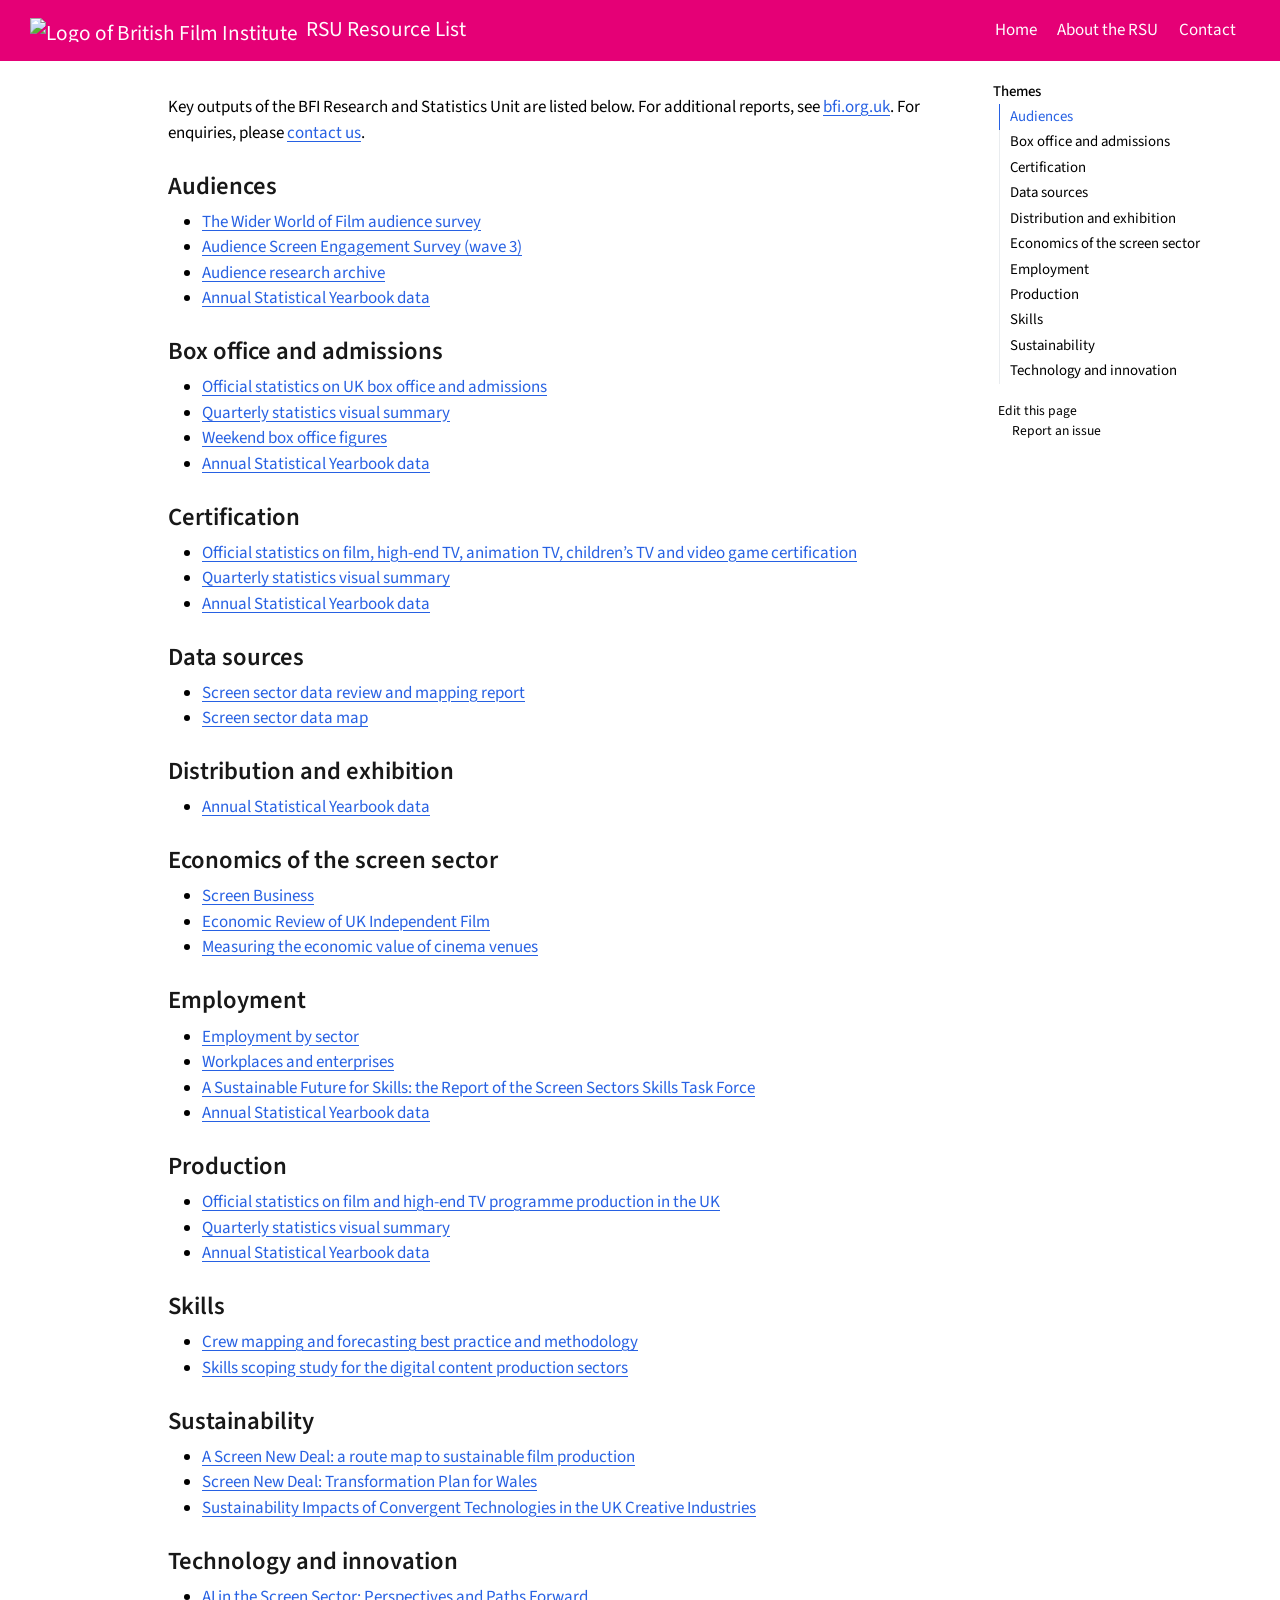
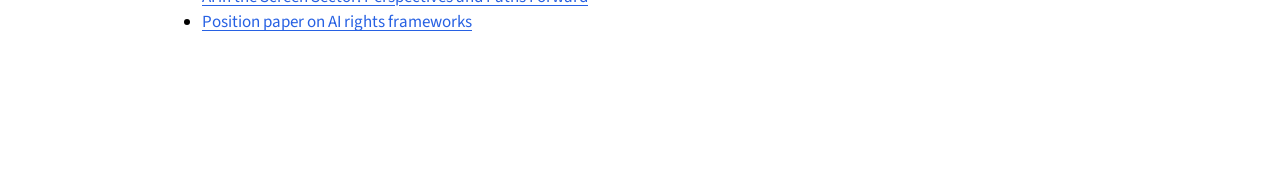
==== index.html @ 31461a06 "Built site for gh-pages" ====
<!DOCTYPE html>
<html xmlns="http://www.w3.org/1999/xhtml" lang="en" xml:lang="en"><head>

<meta charset="utf-8">
<meta name="generator" content="quarto-1.4.549">

<meta name="viewport" content="width=device-width, initial-scale=1.0, user-scalable=yes">


<title>RSU Resource List -</title>
<style>
code{white-space: pre-wrap;}
span.smallcaps{font-variant: small-caps;}
div.columns{display: flex; gap: min(4vw, 1.5em);}
div.column{flex: auto; overflow-x: auto;}
div.hanging-indent{margin-left: 1.5em; text-indent: -1.5em;}
ul.task-list{list-style: none;}
ul.task-list li input[type="checkbox"] {
  width: 0.8em;
  margin: 0 0.8em 0.2em -1em; /* quarto-specific, see https://github.com/quarto-dev/quarto-cli/issues/4556 */ 
  vertical-align: middle;
}
</style>


<script src="site_libs/quarto-nav/quarto-nav.js"></script>
<script src="site_libs/quarto-nav/headroom.min.js"></script>
<script src="site_libs/clipboard/clipboard.min.js"></script>
<script src="site_libs/quarto-search/autocomplete.umd.js"></script>
<script src="site_libs/quarto-search/fuse.min.js"></script>
<script src="site_libs/quarto-search/quarto-search.js"></script>
<meta name="quarto:offset" content="./">
<script src="site_libs/quarto-html/quarto.js"></script>
<script src="site_libs/quarto-html/popper.min.js"></script>
<script src="site_libs/quarto-html/tippy.umd.min.js"></script>
<script src="site_libs/quarto-html/anchor.min.js"></script>
<link href="site_libs/quarto-html/tippy.css" rel="stylesheet">
<link href="site_libs/quarto-html/quarto-syntax-highlighting.css" rel="stylesheet" id="quarto-text-highlighting-styles">
<script src="site_libs/bootstrap/bootstrap.min.js"></script>
<link href="site_libs/bootstrap/bootstrap-icons.css" rel="stylesheet">
<link href="site_libs/bootstrap/bootstrap.min.css" rel="stylesheet" id="quarto-bootstrap" data-mode="light">
<script id="quarto-search-options" type="application/json">{
  "location": "navbar",
  "copy-button": false,
  "collapse-after": 3,
  "panel-placement": "end",
  "type": "overlay",
  "limit": 50,
  "keyboard-shortcut": [
    "f",
    "/",
    "s"
  ],
  "show-item-context": false,
  "language": {
    "search-no-results-text": "No results",
    "search-matching-documents-text": "matching documents",
    "search-copy-link-title": "Copy link to search",
    "search-hide-matches-text": "Hide additional matches",
    "search-more-match-text": "more match in this document",
    "search-more-matches-text": "more matches in this document",
    "search-clear-button-title": "Clear",
    "search-text-placeholder": "",
    "search-detached-cancel-button-title": "Cancel",
    "search-submit-button-title": "Submit",
    "search-label": "Search"
  }
}</script>


<link rel="stylesheet" href="styles.css">
<meta property="og:title" content="RSU Resource List -">
<meta property="og:description" content="">
<meta property="og:image" content="https://www.bfi.org.uk/dist/client/0207614d447715c2d2b9.svg">
<meta property="og:site_name" content="RSU Resource List">
</head>

<body class="nav-fixed">

<div id="quarto-search-results"></div>
  <header id="quarto-header" class="headroom fixed-top">
    <nav class="navbar navbar-expand-lg " data-bs-theme="dark">
      <div class="navbar-container container-fluid">
      <div class="navbar-brand-container mx-auto">
    <a href="./index.html" class="navbar-brand navbar-brand-logo">
    <img src="https://www.bfi.org.uk/dist/client/0207614d447715c2d2b9.svg" alt="Logo of British Film Institute" class="navbar-logo">
    </a>
    <a class="navbar-brand" href="./index.html">
    <span class="navbar-title">RSU Resource List</span>
    </a>
  </div>
            <div id="quarto-search" class="" title="Search"></div>
          <button class="navbar-toggler" type="button" data-bs-toggle="collapse" data-bs-target="#navbarCollapse" aria-controls="navbarCollapse" aria-expanded="false" aria-label="Toggle navigation" onclick="if (window.quartoToggleHeadroom) { window.quartoToggleHeadroom(); }">
  <span class="navbar-toggler-icon"></span>
</button>
          <div class="collapse navbar-collapse" id="navbarCollapse">
            <ul class="navbar-nav navbar-nav-scroll ms-auto">
  <li class="nav-item">
    <a class="nav-link active" href="./index.html" aria-current="page"> 
<span class="menu-text">Home</span></a>
  </li>  
  <li class="nav-item">
    <a class="nav-link" href="./about.html"> 
<span class="menu-text">About the RSU</span></a>
  </li>  
  <li class="nav-item">
    <a class="nav-link" href="./contact.html"> 
<span class="menu-text">Contact</span></a>
  </li>  
</ul>
          </div> <!-- /navcollapse -->
          <div class="quarto-navbar-tools">
</div>
      </div> <!-- /container-fluid -->
    </nav>
</header>
<!-- content -->
<div id="quarto-content" class="quarto-container page-columns page-rows-contents page-layout-article page-navbar">
<!-- sidebar -->
<!-- margin-sidebar -->
    <div id="quarto-margin-sidebar" class="sidebar margin-sidebar">
        <nav id="TOC" role="doc-toc" class="toc-active">
    <h2 id="toc-title">Themes</h2>
   
  <ul>
  <li><a href="#audiences" id="toc-audiences" class="nav-link active" data-scroll-target="#audiences">Audiences</a></li>
  <li><a href="#box-office-and-admissions" id="toc-box-office-and-admissions" class="nav-link" data-scroll-target="#box-office-and-admissions">Box office and admissions</a></li>
  <li><a href="#certification" id="toc-certification" class="nav-link" data-scroll-target="#certification">Certification</a></li>
  <li><a href="#data-sources" id="toc-data-sources" class="nav-link" data-scroll-target="#data-sources">Data sources</a></li>
  <li><a href="#distribution-and-exhibition" id="toc-distribution-and-exhibition" class="nav-link" data-scroll-target="#distribution-and-exhibition">Distribution and exhibition</a></li>
  <li><a href="#economics-of-the-screen-sector" id="toc-economics-of-the-screen-sector" class="nav-link" data-scroll-target="#economics-of-the-screen-sector">Economics of the screen sector</a></li>
  <li><a href="#employment" id="toc-employment" class="nav-link" data-scroll-target="#employment">Employment</a></li>
  <li><a href="#production" id="toc-production" class="nav-link" data-scroll-target="#production">Production</a></li>
  <li><a href="#skills" id="toc-skills" class="nav-link" data-scroll-target="#skills">Skills</a></li>
  <li><a href="#sustainability" id="toc-sustainability" class="nav-link" data-scroll-target="#sustainability">Sustainability</a></li>
  <li><a href="#technology-and-innovation" id="toc-technology-and-innovation" class="nav-link" data-scroll-target="#technology-and-innovation">Technology and innovation</a></li>
  </ul>
<div class="toc-actions"><ul><li><a href="https://github.com/BFI-RSU/employment/edit/main/index.qmd" class="toc-action"><i class="bi bi-github"></i>Edit this page</a></li><li><a href="https://github.com/BFI-RSU/employment/issues/new" class="toc-action"><i class="bi empty"></i>Report an issue</a></li></ul></div></nav>
    </div>
<!-- main -->
<main class="content" id="quarto-document-content">




<p>Key outputs of the BFI Research and Statistics Unit are listed below. For additional reports, see <a href="https://www.bfi.org.uk/industry-data-insights">bfi.org.uk</a>. For enquiries, please <a href="./contact.html">contact us</a>.</p>
<section id="audiences" class="level3">
<h3 class="anchored" data-anchor-id="audiences">Audiences</h3>
<ul>
<li><a href="https://www.bfi.org.uk/industry-data-insights/reports/wider-world-film">The Wider World of Film audience survey</a></li>
<li><a href="https://core-cms.bfi.org.uk/media/28280/download">Audience Screen Engagement Survey (wave 3)</a></li>
<li><a href="https://www.bfi.org.uk/industry-data-insights/reports/audiences">Audience research archive</a></li>
<li><a href="https://www.bfi.org.uk/industry-data-insights/statistical-yearbook">Annual Statistical Yearbook data</a></li>
</ul>
</section>
<section id="box-office-and-admissions" class="level3">
<h3 class="anchored" data-anchor-id="box-office-and-admissions">Box office and admissions</h3>
<ul>
<li><a href="https://www.bfi.org.uk/industry-data-insights/official-statistics-release-calendar">Official statistics on UK box office and admissions</a></li>
<li><a href="https://brtarran.github.io/stats-summary/#/uk-box-office-and-admissions">Quarterly statistics visual summary</a></li>
<li><a href="https://www.bfi.org.uk/industry-data-insights/weekend-box-office-figures">Weekend box office figures</a></li>
<li><a href="https://www.bfi.org.uk/industry-data-insights/statistical-yearbook">Annual Statistical Yearbook data</a></li>
</ul>
</section>
<section id="certification" class="level3">
<h3 class="anchored" data-anchor-id="certification">Certification</h3>
<ul>
<li><a href="https://www.bfi.org.uk/industry-data-insights/official-statistics-release-calendar">Official statistics on film, high-end TV, animation TV, children’s TV and video game certification</a></li>
<li><a href="https://brtarran.github.io/stats-summary/#/certification">Quarterly statistics visual summary</a></li>
<li><a href="https://www.bfi.org.uk/industry-data-insights/statistical-yearbook">Annual Statistical Yearbook data</a></li>
</ul>
</section>
<section id="data-sources" class="level3">
<h3 class="anchored" data-anchor-id="data-sources">Data sources</h3>
<ul>
<li><a href="https://www.bfi.org.uk/industry-data-insights/reports/screen-sector-data-review-mapping">Screen sector data review and mapping report</a></li>
<li><a href="https://core-cms.bfi.org.uk/media/43435/download">Screen sector data map</a></li>
</ul>
</section>
<section id="distribution-and-exhibition" class="level3">
<h3 class="anchored" data-anchor-id="distribution-and-exhibition">Distribution and exhibition</h3>
<ul>
<li><a href="https://www.bfi.org.uk/industry-data-insights/statistical-yearbook">Annual Statistical Yearbook data</a></li>
</ul>
</section>
<section id="economics-of-the-screen-sector" class="level3">
<h3 class="anchored" data-anchor-id="economics-of-the-screen-sector">Economics of the screen sector</h3>
<ul>
<li><a href="https://www.bfi.org.uk/industry-data-insights/reports/uk-screen-sector-economy">Screen Business</a></li>
<li><a href="https://www.bfi.org.uk/industry-data-insights/reports/economic-review-uk-independent-film">Economic Review of UK Independent Film</a></li>
<li><a href="https://www.bfi.org.uk/industry-data-insights/reports/measuring-economic-value-cinema-venues">Measuring the economic value of cinema venues</a></li>
</ul>
</section>
<section id="employment" class="level3">
<h3 class="anchored" data-anchor-id="employment">Employment</h3>
<ul>
<li><a href="https://bfi-rsu.github.io/employment/employment-by-sector.html">Employment by sector</a></li>
<li><a href="https://bfi-rsu.github.io/employment/workplaces-and-enterprises.html">Workplaces and enterprises</a></li>
<li><a href="https://www.bfi.org.uk/industry-data-insights/reports/sustainable-future-skills-report-screen-sectors-skills-task-force">A Sustainable Future for Skills: the Report of the Screen Sectors Skills Task Force</a></li>
<li><a href="https://www.bfi.org.uk/industry-data-insights/statistical-yearbook">Annual Statistical Yearbook data</a></li>
</ul>
</section>
<section id="production" class="level3">
<h3 class="anchored" data-anchor-id="production">Production</h3>
<ul>
<li><a href="https://www.bfi.org.uk/industry-data-insights/official-statistics-release-calendar">Official statistics on film and high-end TV programme production in the UK</a></li>
<li><a href="https://brtarran.github.io/stats-summary/#/film-and-hetv-production-spend">Quarterly statistics visual summary</a></li>
<li><a href="https://www.bfi.org.uk/industry-data-insights/statistical-yearbook">Annual Statistical Yearbook data</a></li>
</ul>
</section>
<section id="skills" class="level3">
<h3 class="anchored" data-anchor-id="skills">Skills</h3>
<ul>
<li><a href="https://www.bfi.org.uk/industry-data-insights/reports/crew-mapping-forecasting-best-practice-methodology">Crew mapping and forecasting best practice and methodology</a></li>
<li><a href="https://www.bfi.org.uk/industry-data-insights/reports/skills-scoping-study-digital-content-production-sectors">Skills scoping study for the digital content production sectors</a></li>
</ul>
</section>
<section id="sustainability" class="level3">
<h3 class="anchored" data-anchor-id="sustainability">Sustainability</h3>
<ul>
<li><a href="https://core-cms.bfi.org.uk/media/2940/download">A Screen New Deal: a route map to sustainable film production</a></li>
<li><a href="https://www.bfi.org.uk/industry-data-insights/reports/screen-new-deal-transformation-plan-wales">Screen New Deal: Transformation Plan for Wales</a></li>
<li><a href="https://www.costarnetwork.co.uk/resources/sustainability-impacts-of-convergent-technologies-in-the-uk-creative-industries">Sustainability Impacts of Convergent Technologies in the UK Creative Industries</a></li>
</ul>
</section>
<section id="technology-and-innovation" class="level3">
<h3 class="anchored" data-anchor-id="technology-and-innovation">Technology and innovation</h3>
<ul>
<li><a href="https://www.bfi.org.uk/industry-data-insights/reports/ai-screen-sector-perspectives-paths-forward">AI in the Screen Sector: Perspectives and Paths Forward</a></li>
<li><a href="https://www.bfi.org.uk/industry-data-insights/reports/position-paper-ai-rights-frameworks">Position paper on AI rights frameworks</a></li>
</ul>


</section>

</main> <!-- /main -->
<script id="quarto-html-after-body" type="application/javascript">
window.document.addEventListener("DOMContentLoaded", function (event) {
  const toggleBodyColorMode = (bsSheetEl) => {
    const mode = bsSheetEl.getAttribute("data-mode");
    const bodyEl = window.document.querySelector("body");
    if (mode === "dark") {
      bodyEl.classList.add("quarto-dark");
      bodyEl.classList.remove("quarto-light");
    } else {
      bodyEl.classList.add("quarto-light");
      bodyEl.classList.remove("quarto-dark");
    }
  }
  const toggleBodyColorPrimary = () => {
    const bsSheetEl = window.document.querySelector("link#quarto-bootstrap");
    if (bsSheetEl) {
      toggleBodyColorMode(bsSheetEl);
    }
  }
  toggleBodyColorPrimary();  
  const icon = "";
  const anchorJS = new window.AnchorJS();
  anchorJS.options = {
    placement: 'right',
    icon: icon
  };
  anchorJS.add('.anchored');
  const isCodeAnnotation = (el) => {
    for (const clz of el.classList) {
      if (clz.startsWith('code-annotation-')) {                     
        return true;
      }
    }
    return false;
  }
  const clipboard = new window.ClipboardJS('.code-copy-button', {
    text: function(trigger) {
      const codeEl = trigger.previousElementSibling.cloneNode(true);
      for (const childEl of codeEl.children) {
        if (isCodeAnnotation(childEl)) {
          childEl.remove();
        }
      }
      return codeEl.innerText;
    }
  });
  clipboard.on('success', function(e) {
    // button target
    const button = e.trigger;
    // don't keep focus
    button.blur();
    // flash "checked"
    button.classList.add('code-copy-button-checked');
    var currentTitle = button.getAttribute("title");
    button.setAttribute("title", "Copied!");
    let tooltip;
    if (window.bootstrap) {
      button.setAttribute("data-bs-toggle", "tooltip");
      button.setAttribute("data-bs-placement", "left");
      button.setAttribute("data-bs-title", "Copied!");
      tooltip = new bootstrap.Tooltip(button, 
        { trigger: "manual", 
          customClass: "code-copy-button-tooltip",
          offset: [0, -8]});
      tooltip.show();    
    }
    setTimeout(function() {
      if (tooltip) {
        tooltip.hide();
        button.removeAttribute("data-bs-title");
        button.removeAttribute("data-bs-toggle");
        button.removeAttribute("data-bs-placement");
      }
      button.setAttribute("title", currentTitle);
      button.classList.remove('code-copy-button-checked');
    }, 1000);
    // clear code selection
    e.clearSelection();
  });
  function tippyHover(el, contentFn, onTriggerFn, onUntriggerFn) {
    const config = {
      allowHTML: true,
      maxWidth: 500,
      delay: 100,
      arrow: false,
      appendTo: function(el) {
          return el.parentElement;
      },
      interactive: true,
      interactiveBorder: 10,
      theme: 'quarto',
      placement: 'bottom-start',
    };
    if (contentFn) {
      config.content = contentFn;
    }
    if (onTriggerFn) {
      config.onTrigger = onTriggerFn;
    }
    if (onUntriggerFn) {
      config.onUntrigger = onUntriggerFn;
    }
    window.tippy(el, config); 
  }
  const noterefs = window.document.querySelectorAll('a[role="doc-noteref"]');
  for (var i=0; i<noterefs.length; i++) {
    const ref = noterefs[i];
    tippyHover(ref, function() {
      // use id or data attribute instead here
      let href = ref.getAttribute('data-footnote-href') || ref.getAttribute('href');
      try { href = new URL(href).hash; } catch {}
      const id = href.replace(/^#\/?/, "");
      const note = window.document.getElementById(id);
      return note.innerHTML;
    });
  }
  const xrefs = window.document.querySelectorAll('a.quarto-xref');
  const processXRef = (id, note) => {
    // Strip column container classes
    const stripColumnClz = (el) => {
      el.classList.remove("page-full", "page-columns");
      if (el.children) {
        for (const child of el.children) {
          stripColumnClz(child);
        }
      }
    }
    stripColumnClz(note)
    if (id === null || id.startsWith('sec-')) {
      // Special case sections, only their first couple elements
      const container = document.createElement("div");
      if (note.children && note.children.length > 2) {
        container.appendChild(note.children[0].cloneNode(true));
        for (let i = 1; i < note.children.length; i++) {
          const child = note.children[i];
          if (child.tagName === "P" && child.innerText === "") {
            continue;
          } else {
            container.appendChild(child.cloneNode(true));
            break;
          }
        }
        if (window.Quarto?.typesetMath) {
          window.Quarto.typesetMath(container);
        }
        return container.innerHTML
      } else {
        if (window.Quarto?.typesetMath) {
          window.Quarto.typesetMath(note);
        }
        return note.innerHTML;
      }
    } else {
      // Remove any anchor links if they are present
      const anchorLink = note.querySelector('a.anchorjs-link');
      if (anchorLink) {
        anchorLink.remove();
      }
      if (window.Quarto?.typesetMath) {
        window.Quarto.typesetMath(note);
      }
      // TODO in 1.5, we should make sure this works without a callout special case
      if (note.classList.contains("callout")) {
        return note.outerHTML;
      } else {
        return note.innerHTML;
      }
    }
  }
  for (var i=0; i<xrefs.length; i++) {
    const xref = xrefs[i];
    tippyHover(xref, undefined, function(instance) {
      instance.disable();
      let url = xref.getAttribute('href');
      let hash = undefined; 
      if (url.startsWith('#')) {
        hash = url;
      } else {
        try { hash = new URL(url).hash; } catch {}
      }
      if (hash) {
        const id = hash.replace(/^#\/?/, "");
        const note = window.document.getElementById(id);
        if (note !== null) {
          try {
            const html = processXRef(id, note.cloneNode(true));
            instance.setContent(html);
          } finally {
            instance.enable();
            instance.show();
          }
        } else {
          // See if we can fetch this
          fetch(url.split('#')[0])
          .then(res => res.text())
          .then(html => {
            const parser = new DOMParser();
            const htmlDoc = parser.parseFromString(html, "text/html");
            const note = htmlDoc.getElementById(id);
            if (note !== null) {
              const html = processXRef(id, note);
              instance.setContent(html);
            } 
          }).finally(() => {
            instance.enable();
            instance.show();
          });
        }
      } else {
        // See if we can fetch a full url (with no hash to target)
        // This is a special case and we should probably do some content thinning / targeting
        fetch(url)
        .then(res => res.text())
        .then(html => {
          const parser = new DOMParser();
          const htmlDoc = parser.parseFromString(html, "text/html");
          const note = htmlDoc.querySelector('main.content');
          if (note !== null) {
            // This should only happen for chapter cross references
            // (since there is no id in the URL)
            // remove the first header
            if (note.children.length > 0 && note.children[0].tagName === "HEADER") {
              note.children[0].remove();
            }
            const html = processXRef(null, note);
            instance.setContent(html);
          } 
        }).finally(() => {
          instance.enable();
          instance.show();
        });
      }
    }, function(instance) {
    });
  }
      let selectedAnnoteEl;
      const selectorForAnnotation = ( cell, annotation) => {
        let cellAttr = 'data-code-cell="' + cell + '"';
        let lineAttr = 'data-code-annotation="' +  annotation + '"';
        const selector = 'span[' + cellAttr + '][' + lineAttr + ']';
        return selector;
      }
      const selectCodeLines = (annoteEl) => {
        const doc = window.document;
        const targetCell = annoteEl.getAttribute("data-target-cell");
        const targetAnnotation = annoteEl.getAttribute("data-target-annotation");
        const annoteSpan = window.document.querySelector(selectorForAnnotation(targetCell, targetAnnotation));
        const lines = annoteSpan.getAttribute("data-code-lines").split(",");
        const lineIds = lines.map((line) => {
          return targetCell + "-" + line;
        })
        let top = null;
        let height = null;
        let parent = null;
        if (lineIds.length > 0) {
            //compute the position of the single el (top and bottom and make a div)
            const el = window.document.getElementById(lineIds[0]);
            top = el.offsetTop;
            height = el.offsetHeight;
            parent = el.parentElement.parentElement;
          if (lineIds.length > 1) {
            const lastEl = window.document.getElementById(lineIds[lineIds.length - 1]);
            const bottom = lastEl.offsetTop + lastEl.offsetHeight;
            height = bottom - top;
          }
          if (top !== null && height !== null && parent !== null) {
            // cook up a div (if necessary) and position it 
            let div = window.document.getElementById("code-annotation-line-highlight");
            if (div === null) {
              div = window.document.createElement("div");
              div.setAttribute("id", "code-annotation-line-highlight");
              div.style.position = 'absolute';
              parent.appendChild(div);
            }
            div.style.top = top - 2 + "px";
            div.style.height = height + 4 + "px";
            div.style.left = 0;
            let gutterDiv = window.document.getElementById("code-annotation-line-highlight-gutter");
            if (gutterDiv === null) {
              gutterDiv = window.document.createElement("div");
              gutterDiv.setAttribute("id", "code-annotation-line-highlight-gutter");
              gutterDiv.style.position = 'absolute';
              const codeCell = window.document.getElementById(targetCell);
              const gutter = codeCell.querySelector('.code-annotation-gutter');
              gutter.appendChild(gutterDiv);
            }
            gutterDiv.style.top = top - 2 + "px";
            gutterDiv.style.height = height + 4 + "px";
          }
          selectedAnnoteEl = annoteEl;
        }
      };
      const unselectCodeLines = () => {
        const elementsIds = ["code-annotation-line-highlight", "code-annotation-line-highlight-gutter"];
        elementsIds.forEach((elId) => {
          const div = window.document.getElementById(elId);
          if (div) {
            div.remove();
          }
        });
        selectedAnnoteEl = undefined;
      };
        // Handle positioning of the toggle
    window.addEventListener(
      "resize",
      throttle(() => {
        elRect = undefined;
        if (selectedAnnoteEl) {
          selectCodeLines(selectedAnnoteEl);
        }
      }, 10)
    );
    function throttle(fn, ms) {
    let throttle = false;
    let timer;
      return (...args) => {
        if(!throttle) { // first call gets through
            fn.apply(this, args);
            throttle = true;
        } else { // all the others get throttled
            if(timer) clearTimeout(timer); // cancel #2
            timer = setTimeout(() => {
              fn.apply(this, args);
              timer = throttle = false;
            }, ms);
        }
      };
    }
      // Attach click handler to the DT
      const annoteDls = window.document.querySelectorAll('dt[data-target-cell]');
      for (const annoteDlNode of annoteDls) {
        annoteDlNode.addEventListener('click', (event) => {
          const clickedEl = event.target;
          if (clickedEl !== selectedAnnoteEl) {
            unselectCodeLines();
            const activeEl = window.document.querySelector('dt[data-target-cell].code-annotation-active');
            if (activeEl) {
              activeEl.classList.remove('code-annotation-active');
            }
            selectCodeLines(clickedEl);
            clickedEl.classList.add('code-annotation-active');
          } else {
            // Unselect the line
            unselectCodeLines();
            clickedEl.classList.remove('code-annotation-active');
          }
        });
      }
  const findCites = (el) => {
    const parentEl = el.parentElement;
    if (parentEl) {
      const cites = parentEl.dataset.cites;
      if (cites) {
        return {
          el,
          cites: cites.split(' ')
        };
      } else {
        return findCites(el.parentElement)
      }
    } else {
      return undefined;
    }
  };
  var bibliorefs = window.document.querySelectorAll('a[role="doc-biblioref"]');
  for (var i=0; i<bibliorefs.length; i++) {
    const ref = bibliorefs[i];
    const citeInfo = findCites(ref);
    if (citeInfo) {
      tippyHover(citeInfo.el, function() {
        var popup = window.document.createElement('div');
        citeInfo.cites.forEach(function(cite) {
          var citeDiv = window.document.createElement('div');
          citeDiv.classList.add('hanging-indent');
          citeDiv.classList.add('csl-entry');
          var biblioDiv = window.document.getElementById('ref-' + cite);
          if (biblioDiv) {
            citeDiv.innerHTML = biblioDiv.innerHTML;
          }
          popup.appendChild(citeDiv);
        });
        return popup.innerHTML;
      });
    }
  }
});
</script>
</div> <!-- /content -->




<footer class="footer"><div class="nav-footer"><div class="nav-footer-center"><div class="toc-actions d-sm-block d-md-none"><ul><li><a href="https://github.com/BFI-RSU/employment/edit/main/index.qmd" class="toc-action"><i class="bi bi-github"></i>Edit this page</a></li><li><a href="https://github.com/BFI-RSU/employment/issues/new" class="toc-action"><i class="bi empty"></i>Report an issue</a></li></ul></div></div></div></footer></body></html>
---- site_libs/quarto-html/tippy.css ----
.tippy-box[data-animation=fade][data-state=hidden]{opacity:0}[data-tippy-root]{max-width:calc(100vw - 10px)}.tippy-box{position:relative;background-color:#333;color:#fff;border-radius:4px;font-size:14px;line-height:1.4;white-space:normal;outline:0;transition-property:transform,visibility,opacity}.tippy-box[data-placement^=top]>.tippy-arrow{bottom:0}.tippy-box[data-placement^=top]>.tippy-arrow:before{bottom:-7px;left:0;border-width:8px 8px 0;border-top-color:initial;transform-origin:center top}.tippy-box[data-placement^=bottom]>.tippy-arrow{top:0}.tippy-box[data-placement^=bottom]>.tippy-arrow:before{top:-7px;left:0;border-width:0 8px 8px;border-bottom-color:initial;transform-origin:center bottom}.tippy-box[data-placement^=left]>.tippy-arrow{right:0}.tippy-box[data-placement^=left]>.tippy-arrow:before{border-width:8px 0 8px 8px;border-left-color:initial;right:-7px;transform-origin:center left}.tippy-box[data-placement^=right]>.tippy-arrow{left:0}.tippy-box[data-placement^=right]>.tippy-arrow:before{left:-7px;border-width:8px 8px 8px 0;border-right-color:initial;transform-origin:center right}.tippy-box[data-inertia][data-state=visible]{transition-timing-function:cubic-bezier(.54,1.5,.38,1.11)}.tippy-arrow{width:16px;height:16px;color:#333}.tippy-arrow:before{content:"";position:absolute;border-color:transparent;border-style:solid}.tippy-content{position:relative;padding:5px 9px;z-index:1}
---- site_libs/quarto-html/quarto-syntax-highlighting.css ----
/* quarto syntax highlight colors */
:root {
  --quarto-hl-ot-color: #003B4F;
  --quarto-hl-at-color: #657422;
  --quarto-hl-ss-color: #20794D;
  --quarto-hl-an-color: #5E5E5E;
  --quarto-hl-fu-color: #4758AB;
  --quarto-hl-st-color: #20794D;
  --quarto-hl-cf-color: #003B4F;
  --quarto-hl-op-color: #5E5E5E;
  --quarto-hl-er-color: #AD0000;
  --quarto-hl-bn-color: #AD0000;
  --quarto-hl-al-color: #AD0000;
  --quarto-hl-va-color: #111111;
  --quarto-hl-bu-color: inherit;
  --quarto-hl-ex-color: inherit;
  --quarto-hl-pp-color: #AD0000;
  --quarto-hl-in-color: #5E5E5E;
  --quarto-hl-vs-color: #20794D;
  --quarto-hl-wa-color: #5E5E5E;
  --quarto-hl-do-color: #5E5E5E;
  --quarto-hl-im-color: #00769E;
  --quarto-hl-ch-color: #20794D;
  --quarto-hl-dt-color: #AD0000;
  --quarto-hl-fl-color: #AD0000;
  --quarto-hl-co-color: #5E5E5E;
  --quarto-hl-cv-color: #5E5E5E;
  --quarto-hl-cn-color: #8f5902;
  --quarto-hl-sc-color: #5E5E5E;
  --quarto-hl-dv-color: #AD0000;
  --quarto-hl-kw-color: #003B4F;
}

/* other quarto variables */
:root {
  --quarto-font-monospace: SFMono-Regular, Menlo, Monaco, Consolas, "Liberation Mono", "Courier New", monospace;
}

pre > code.sourceCode > span {
  color: #003B4F;
}

code span {
  color: #003B4F;
}

code.sourceCode > span {
  color: #003B4F;
}

div.sourceCode,
div.sourceCode pre.sourceCode {
  color: #003B4F;
}

code span.ot {
  color: #003B4F;
  font-style: inherit;
}

code span.at {
  color: #657422;
  font-style: inherit;
}

code span.ss {
  color: #20794D;
  font-style: inherit;
}

code span.an {
  color: #5E5E5E;
  font-style: inherit;
}

code span.fu {
  color: #4758AB;
  font-style: inherit;
}

code span.st {
  color: #20794D;
  font-style: inherit;
}

code span.cf {
  color: #003B4F;
  font-style: inherit;
}

code span.op {
  color: #5E5E5E;
  font-style: inherit;
}

code span.er {
  color: #AD0000;
  font-style: inherit;
}

code span.bn {
  color: #AD0000;
  font-style: inherit;
}

code span.al {
  color: #AD0000;
  font-style: inherit;
}

code span.va {
  color: #111111;
  font-style: inherit;
}

code span.bu {
  font-style: inherit;
}

code span.ex {
  font-style: inherit;
}

code span.pp {
  color: #AD0000;
  font-style: inherit;
}

code span.in {
  color: #5E5E5E;
  font-style: inherit;
}

code span.vs {
  color: #20794D;
  font-style: inherit;
}

code span.wa {
  color: #5E5E5E;
  font-style: italic;
}

code span.do {
  color: #5E5E5E;
  font-style: italic;
}

code span.im {
  color: #00769E;
  font-style: inherit;
}

code span.ch {
  color: #20794D;
  font-style: inherit;
}

code span.dt {
  color: #AD0000;
  font-style: inherit;
}

code span.fl {
  color: #AD0000;
  font-style: inherit;
}

code span.co {
  color: #5E5E5E;
  font-style: inherit;
}

code span.cv {
  color: #5E5E5E;
  font-style: italic;
}

code span.cn {
  color: #8f5902;
  font-style: inherit;
}

code span.sc {
  color: #5E5E5E;
  font-style: inherit;
}

code span.dv {
  color: #AD0000;
  font-style: inherit;
}

code span.kw {
  color: #003B4F;
  font-style: inherit;
}

.prevent-inlining {
  content: "</";
}

/*# sourceMappingURL=debc5d5d77c3f9108843748ff7464032.css.map */
---- styles.css ----
/*-- navbar --*/

.navbar {
  font-family: 'Source Sans Pro';
}

#quarto-header {
  border-bottom: 1px solid white;
}

figure.quarto-float-tbl figcaption.quarto-float-caption-top {
  text-align: left;
}
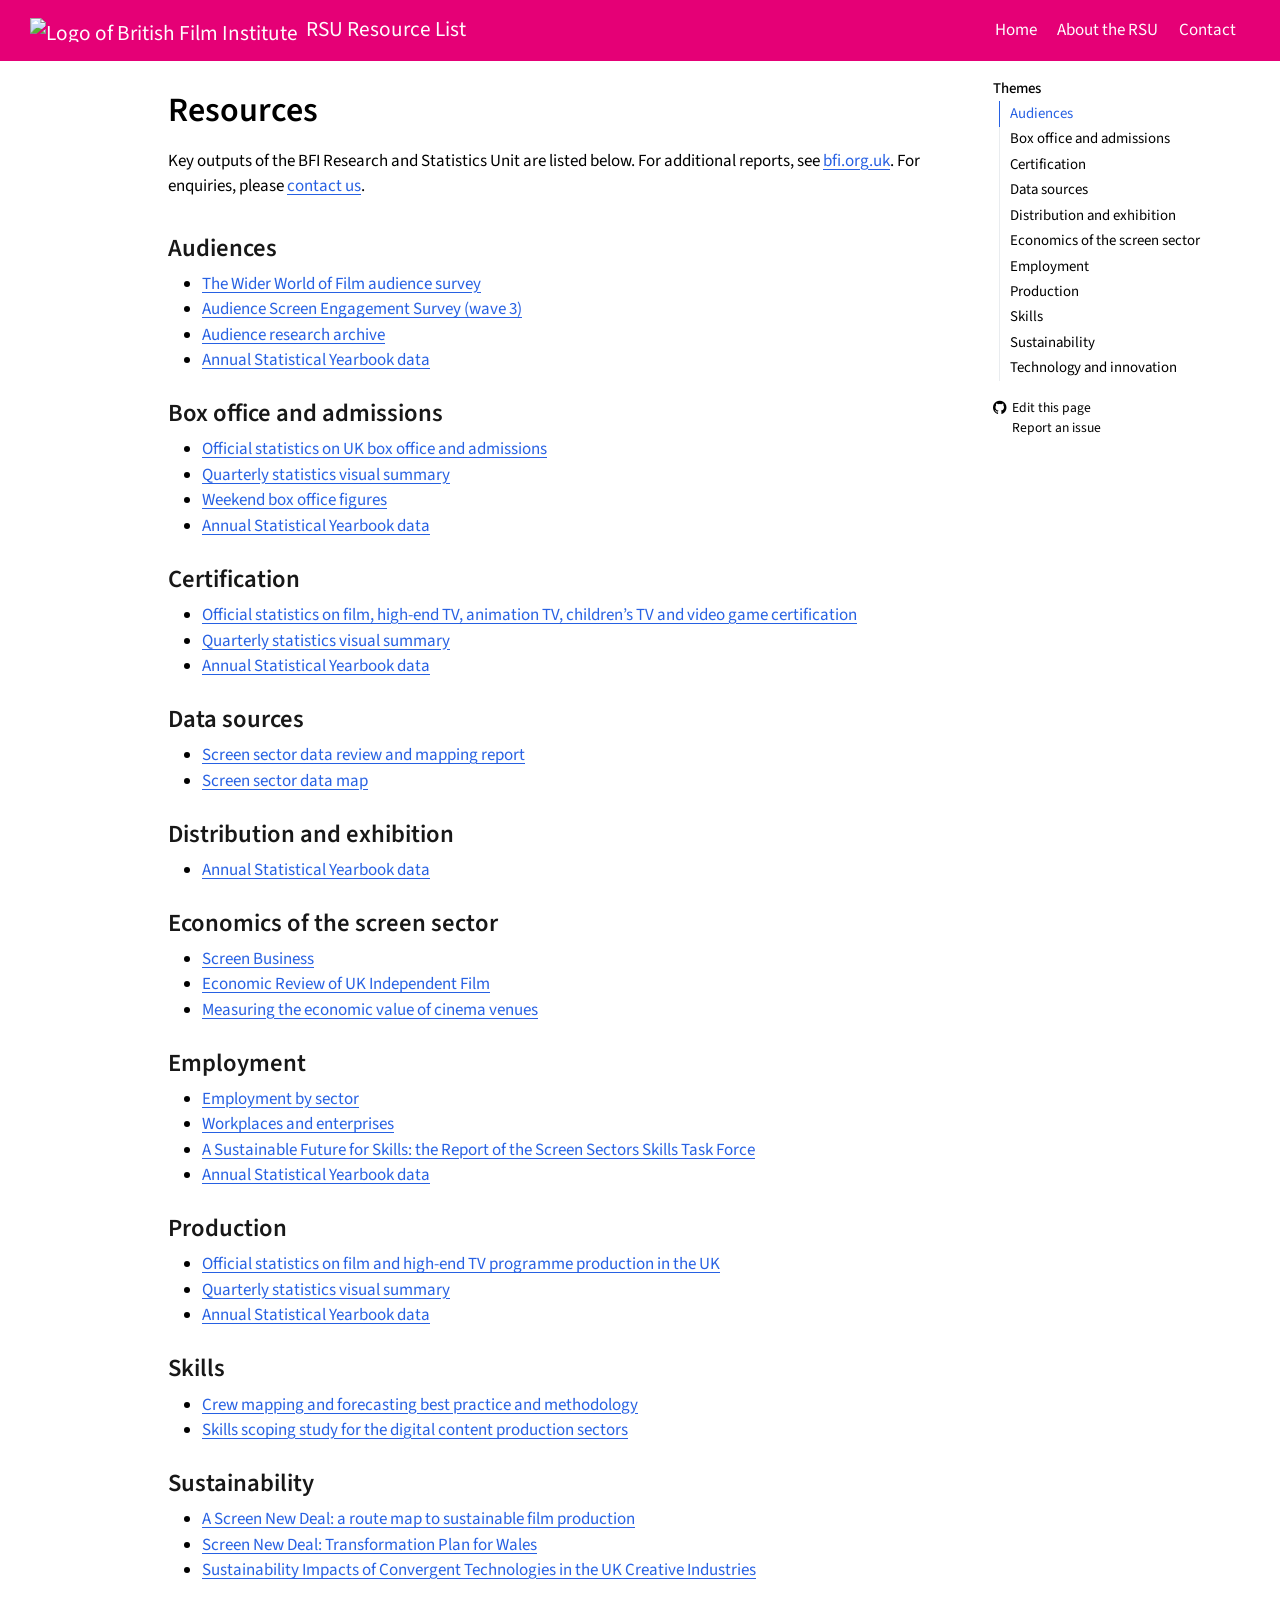
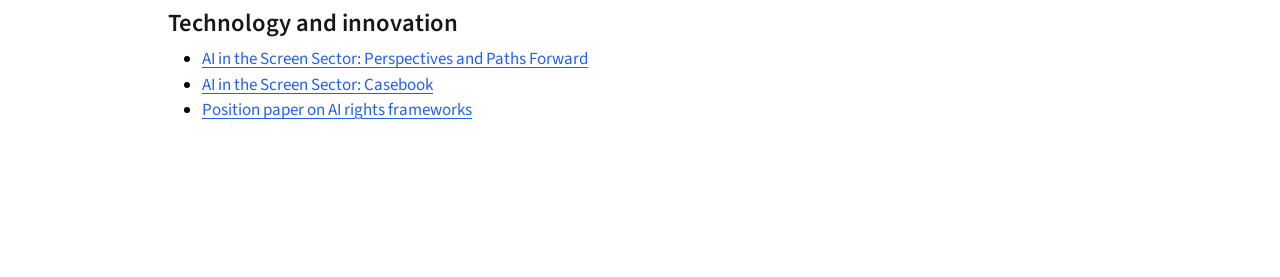
==== commit d8edaa3e: "Built site for gh-pages" ====
--- a/index.html
+++ b/index.html
@@ -2,12 +2,12 @@
 <html xmlns="http://www.w3.org/1999/xhtml" lang="en" xml:lang="en"><head>
 
 <meta charset="utf-8">
-<meta name="generator" content="quarto-1.4.549">
+<meta name="generator" content="quarto-1.8.27">
 
 <meta name="viewport" content="width=device-width, initial-scale=1.0, user-scalable=yes">
 
 
-<title>RSU Resource List -</title>
+<title>Resources – RSU Resource List</title>
 <style>
 code{white-space: pre-wrap;}
 span.smallcaps{font-variant: small-caps;}
@@ -30,15 +30,17 @@
 <script src="site_libs/quarto-search/fuse.min.js"></script>
 <script src="site_libs/quarto-search/quarto-search.js"></script>
 <meta name="quarto:offset" content="./">
-<script src="site_libs/quarto-html/quarto.js"></script>
+<script src="site_libs/quarto-html/quarto.js" type="module"></script>
+<script src="site_libs/quarto-html/tabsets/tabsets.js" type="module"></script>
+<script src="site_libs/quarto-html/axe/axe-check.js" type="module"></script>
 <script src="site_libs/quarto-html/popper.min.js"></script>
 <script src="site_libs/quarto-html/tippy.umd.min.js"></script>
 <script src="site_libs/quarto-html/anchor.min.js"></script>
 <link href="site_libs/quarto-html/tippy.css" rel="stylesheet">
-<link href="site_libs/quarto-html/quarto-syntax-highlighting.css" rel="stylesheet" id="quarto-text-highlighting-styles">
+<link href="site_libs/quarto-html/quarto-syntax-highlighting-ed96de9b727972fe78a7b5d16c58bf87.css" rel="stylesheet" id="quarto-text-highlighting-styles">
 <script src="site_libs/bootstrap/bootstrap.min.js"></script>
 <link href="site_libs/bootstrap/bootstrap-icons.css" rel="stylesheet">
-<link href="site_libs/bootstrap/bootstrap.min.css" rel="stylesheet" id="quarto-bootstrap" data-mode="light">
+<link href="site_libs/bootstrap/bootstrap-1827d6ac01c6ff9a43697f2af088efd5.min.css" rel="stylesheet" append-hash="true" id="quarto-bootstrap" data-mode="light">
 <script id="quarto-search-options" type="application/json">{
   "location": "navbar",
   "copy-button": false,
@@ -69,13 +71,14 @@
 
 
 <link rel="stylesheet" href="styles.css">
-<meta property="og:title" content="RSU Resource List -">
+<meta property="og:title" content="Resources – RSU Resource List">
 <meta property="og:description" content="">
 <meta property="og:image" content="https://www.bfi.org.uk/dist/client/0207614d447715c2d2b9.svg">
 <meta property="og:site_name" content="RSU Resource List">
+<meta property="og:image:alt" content="Logo of British Film Institute">
 </head>
 
-<body class="nav-fixed">
+<body class="nav-fixed quarto-light">
 
 <div id="quarto-search-results"></div>
   <header id="quarto-header" class="headroom fixed-top">
@@ -83,14 +86,15 @@
       <div class="navbar-container container-fluid">
       <div class="navbar-brand-container mx-auto">
     <a href="./index.html" class="navbar-brand navbar-brand-logo">
-    <img src="https://www.bfi.org.uk/dist/client/0207614d447715c2d2b9.svg" alt="Logo of British Film Institute" class="navbar-logo">
+    <img src="https://www.bfi.org.uk/dist/client/0207614d447715c2d2b9.svg" alt="Logo of British Film Institute" class="navbar-logo light-content">
+    <img src="https://www.bfi.org.uk/dist/client/0207614d447715c2d2b9.svg" alt="Logo of British Film Institute" class="navbar-logo dark-content">
     </a>
     <a class="navbar-brand" href="./index.html">
     <span class="navbar-title">RSU Resource List</span>
     </a>
   </div>
             <div id="quarto-search" class="" title="Search"></div>
-          <button class="navbar-toggler" type="button" data-bs-toggle="collapse" data-bs-target="#navbarCollapse" aria-controls="navbarCollapse" aria-expanded="false" aria-label="Toggle navigation" onclick="if (window.quartoToggleHeadroom) { window.quartoToggleHeadroom(); }">
+          <button class="navbar-toggler" type="button" data-bs-toggle="collapse" data-bs-target="#navbarCollapse" aria-controls="navbarCollapse" role="menu" aria-expanded="false" aria-label="Toggle navigation" onclick="if (window.quartoToggleHeadroom) { window.quartoToggleHeadroom(); }">
   <span class="navbar-toggler-icon"></span>
 </button>
           <div class="collapse navbar-collapse" id="navbarCollapse">
@@ -109,7 +113,7 @@
   </li>  
 </ul>
           </div> <!-- /navcollapse -->
-          <div class="quarto-navbar-tools">
+            <div class="quarto-navbar-tools">
 </div>
       </div> <!-- /container-fluid -->
     </nav>
@@ -140,7 +144,23 @@
 <!-- main -->
 <main class="content" id="quarto-document-content">
 
-
+<header id="title-block-header" class="quarto-title-block default">
+<div class="quarto-title">
+<h1 class="title">Resources</h1>
+</div>
+
+
+
+<div class="quarto-title-meta">
+
+    
+  
+    
+  </div>
+  
+
+
+</header>
 
 
 <p>Key outputs of the BFI Research and Statistics Unit are listed below. For additional reports, see <a href="https://www.bfi.org.uk/industry-data-insights">bfi.org.uk</a>. For enquiries, please <a href="./contact.html">contact us</a>.</p>
@@ -227,6 +247,7 @@
 <h3 class="anchored" data-anchor-id="technology-and-innovation">Technology and innovation</h3>
 <ul>
 <li><a href="https://www.bfi.org.uk/industry-data-insights/reports/ai-screen-sector-perspectives-paths-forward">AI in the Screen Sector: Perspectives and Paths Forward</a></li>
+<li><a href="https://brtarran.github.io/ai-case-studies/">AI in the Screen Sector: Casebook</a></li>
 <li><a href="https://www.bfi.org.uk/industry-data-insights/reports/position-paper-ai-rights-frameworks">Position paper on AI rights frameworks</a></li>
 </ul>
 
@@ -235,43 +256,58 @@
 
 </main> <!-- /main -->
 <script id="quarto-html-after-body" type="application/javascript">
-window.document.addEventListener("DOMContentLoaded", function (event) {
-  const toggleBodyColorMode = (bsSheetEl) => {
-    const mode = bsSheetEl.getAttribute("data-mode");
-    const bodyEl = window.document.querySelector("body");
-    if (mode === "dark") {
-      bodyEl.classList.add("quarto-dark");
-      bodyEl.classList.remove("quarto-light");
-    } else {
-      bodyEl.classList.add("quarto-light");
-      bodyEl.classList.remove("quarto-dark");
-    }
-  }
-  const toggleBodyColorPrimary = () => {
-    const bsSheetEl = window.document.querySelector("link#quarto-bootstrap");
-    if (bsSheetEl) {
-      toggleBodyColorMode(bsSheetEl);
-    }
-  }
-  toggleBodyColorPrimary();  
-  const icon = "";
-  const anchorJS = new window.AnchorJS();
-  anchorJS.options = {
-    placement: 'right',
-    icon: icon
-  };
-  anchorJS.add('.anchored');
-  const isCodeAnnotation = (el) => {
-    for (const clz of el.classList) {
-      if (clz.startsWith('code-annotation-')) {                     
-        return true;
-      }
-    }
-    return false;
-  }
-  const clipboard = new window.ClipboardJS('.code-copy-button', {
-    text: function(trigger) {
-      const codeEl = trigger.previousElementSibling.cloneNode(true);
+  window.document.addEventListener("DOMContentLoaded", function (event) {
+    const icon = "";
+    const anchorJS = new window.AnchorJS();
+    anchorJS.options = {
+      placement: 'right',
+      icon: icon
+    };
+    anchorJS.add('.anchored');
+    const isCodeAnnotation = (el) => {
+      for (const clz of el.classList) {
+        if (clz.startsWith('code-annotation-')) {                     
+          return true;
+        }
+      }
+      return false;
+    }
+    const onCopySuccess = function(e) {
+      // button target
+      const button = e.trigger;
+      // don't keep focus
+      button.blur();
+      // flash "checked"
+      button.classList.add('code-copy-button-checked');
+      var currentTitle = button.getAttribute("title");
+      button.setAttribute("title", "Copied!");
+      let tooltip;
+      if (window.bootstrap) {
+        button.setAttribute("data-bs-toggle", "tooltip");
+        button.setAttribute("data-bs-placement", "left");
+        button.setAttribute("data-bs-title", "Copied!");
+        tooltip = new bootstrap.Tooltip(button, 
+          { trigger: "manual", 
+            customClass: "code-copy-button-tooltip",
+            offset: [0, -8]});
+        tooltip.show();    
+      }
+      setTimeout(function() {
+        if (tooltip) {
+          tooltip.hide();
+          button.removeAttribute("data-bs-title");
+          button.removeAttribute("data-bs-toggle");
+          button.removeAttribute("data-bs-placement");
+        }
+        button.setAttribute("title", currentTitle);
+        button.classList.remove('code-copy-button-checked');
+      }, 1000);
+      // clear code selection
+      e.clearSelection();
+    }
+    const getTextToCopy = function(trigger) {
+      const outerScaffold = trigger.parentElement.cloneNode(true);
+      const codeEl = outerScaffold.querySelector('code');
       for (const childEl of codeEl.children) {
         if (isCodeAnnotation(childEl)) {
           childEl.remove();
@@ -279,162 +315,184 @@
       }
       return codeEl.innerText;
     }
-  });
-  clipboard.on('success', function(e) {
-    // button target
-    const button = e.trigger;
-    // don't keep focus
-    button.blur();
-    // flash "checked"
-    button.classList.add('code-copy-button-checked');
-    var currentTitle = button.getAttribute("title");
-    button.setAttribute("title", "Copied!");
-    let tooltip;
-    if (window.bootstrap) {
-      button.setAttribute("data-bs-toggle", "tooltip");
-      button.setAttribute("data-bs-placement", "left");
-      button.setAttribute("data-bs-title", "Copied!");
-      tooltip = new bootstrap.Tooltip(button, 
-        { trigger: "manual", 
-          customClass: "code-copy-button-tooltip",
-          offset: [0, -8]});
-      tooltip.show();    
-    }
-    setTimeout(function() {
-      if (tooltip) {
-        tooltip.hide();
-        button.removeAttribute("data-bs-title");
-        button.removeAttribute("data-bs-toggle");
-        button.removeAttribute("data-bs-placement");
-      }
-      button.setAttribute("title", currentTitle);
-      button.classList.remove('code-copy-button-checked');
-    }, 1000);
-    // clear code selection
-    e.clearSelection();
-  });
-  function tippyHover(el, contentFn, onTriggerFn, onUntriggerFn) {
-    const config = {
-      allowHTML: true,
-      maxWidth: 500,
-      delay: 100,
-      arrow: false,
-      appendTo: function(el) {
-          return el.parentElement;
-      },
-      interactive: true,
-      interactiveBorder: 10,
-      theme: 'quarto',
-      placement: 'bottom-start',
-    };
-    if (contentFn) {
-      config.content = contentFn;
-    }
-    if (onTriggerFn) {
-      config.onTrigger = onTriggerFn;
-    }
-    if (onUntriggerFn) {
-      config.onUntrigger = onUntriggerFn;
-    }
-    window.tippy(el, config); 
-  }
-  const noterefs = window.document.querySelectorAll('a[role="doc-noteref"]');
-  for (var i=0; i<noterefs.length; i++) {
-    const ref = noterefs[i];
-    tippyHover(ref, function() {
-      // use id or data attribute instead here
-      let href = ref.getAttribute('data-footnote-href') || ref.getAttribute('href');
-      try { href = new URL(href).hash; } catch {}
-      const id = href.replace(/^#\/?/, "");
-      const note = window.document.getElementById(id);
-      return note.innerHTML;
+    const clipboard = new window.ClipboardJS('.code-copy-button:not([data-in-quarto-modal])', {
+      text: getTextToCopy
     });
-  }
-  const xrefs = window.document.querySelectorAll('a.quarto-xref');
-  const processXRef = (id, note) => {
-    // Strip column container classes
-    const stripColumnClz = (el) => {
-      el.classList.remove("page-full", "page-columns");
-      if (el.children) {
-        for (const child of el.children) {
-          stripColumnClz(child);
-        }
-      }
-    }
-    stripColumnClz(note)
-    if (id === null || id.startsWith('sec-')) {
-      // Special case sections, only their first couple elements
-      const container = document.createElement("div");
-      if (note.children && note.children.length > 2) {
-        container.appendChild(note.children[0].cloneNode(true));
-        for (let i = 1; i < note.children.length; i++) {
-          const child = note.children[i];
-          if (child.tagName === "P" && child.innerText === "") {
-            continue;
-          } else {
-            container.appendChild(child.cloneNode(true));
-            break;
-          }
-        }
-        if (window.Quarto?.typesetMath) {
-          window.Quarto.typesetMath(container);
-        }
-        return container.innerHTML
+    clipboard.on('success', onCopySuccess);
+    if (window.document.getElementById('quarto-embedded-source-code-modal')) {
+      const clipboardModal = new window.ClipboardJS('.code-copy-button[data-in-quarto-modal]', {
+        text: getTextToCopy,
+        container: window.document.getElementById('quarto-embedded-source-code-modal')
+      });
+      clipboardModal.on('success', onCopySuccess);
+    }
+      var localhostRegex = new RegExp(/^(?:http|https):\/\/localhost\:?[0-9]*\//);
+      var mailtoRegex = new RegExp(/^mailto:/);
+        var filterRegex = new RegExp("https:\/\/BFI-RSU\.github\.io\/resources\/");
+      var isInternal = (href) => {
+          return filterRegex.test(href) || localhostRegex.test(href) || mailtoRegex.test(href);
+      }
+      // Inspect non-navigation links and adorn them if external
+     var links = window.document.querySelectorAll('a[href]:not(.nav-link):not(.navbar-brand):not(.toc-action):not(.sidebar-link):not(.sidebar-item-toggle):not(.pagination-link):not(.no-external):not([aria-hidden]):not(.dropdown-item):not(.quarto-navigation-tool):not(.about-link)');
+      for (var i=0; i<links.length; i++) {
+        const link = links[i];
+        if (!isInternal(link.href)) {
+          // undo the damage that might have been done by quarto-nav.js in the case of
+          // links that we want to consider external
+          if (link.dataset.originalHref !== undefined) {
+            link.href = link.dataset.originalHref;
+          }
+        }
+      }
+    function tippyHover(el, contentFn, onTriggerFn, onUntriggerFn) {
+      const config = {
+        allowHTML: true,
+        maxWidth: 500,
+        delay: 100,
+        arrow: false,
+        appendTo: function(el) {
+            return el.parentElement;
+        },
+        interactive: true,
+        interactiveBorder: 10,
+        theme: 'quarto',
+        placement: 'bottom-start',
+      };
+      if (contentFn) {
+        config.content = contentFn;
+      }
+      if (onTriggerFn) {
+        config.onTrigger = onTriggerFn;
+      }
+      if (onUntriggerFn) {
+        config.onUntrigger = onUntriggerFn;
+      }
+      window.tippy(el, config); 
+    }
+    const noterefs = window.document.querySelectorAll('a[role="doc-noteref"]');
+    for (var i=0; i<noterefs.length; i++) {
+      const ref = noterefs[i];
+      tippyHover(ref, function() {
+        // use id or data attribute instead here
+        let href = ref.getAttribute('data-footnote-href') || ref.getAttribute('href');
+        try { href = new URL(href).hash; } catch {}
+        const id = href.replace(/^#\/?/, "");
+        const note = window.document.getElementById(id);
+        if (note) {
+          return note.innerHTML;
+        } else {
+          return "";
+        }
+      });
+    }
+    const xrefs = window.document.querySelectorAll('a.quarto-xref');
+    const processXRef = (id, note) => {
+      // Strip column container classes
+      const stripColumnClz = (el) => {
+        el.classList.remove("page-full", "page-columns");
+        if (el.children) {
+          for (const child of el.children) {
+            stripColumnClz(child);
+          }
+        }
+      }
+      stripColumnClz(note)
+      if (id === null || id.startsWith('sec-')) {
+        // Special case sections, only their first couple elements
+        const container = document.createElement("div");
+        if (note.children && note.children.length > 2) {
+          container.appendChild(note.children[0].cloneNode(true));
+          for (let i = 1; i < note.children.length; i++) {
+            const child = note.children[i];
+            if (child.tagName === "P" && child.innerText === "") {
+              continue;
+            } else {
+              container.appendChild(child.cloneNode(true));
+              break;
+            }
+          }
+          if (window.Quarto?.typesetMath) {
+            window.Quarto.typesetMath(container);
+          }
+          return container.innerHTML
+        } else {
+          if (window.Quarto?.typesetMath) {
+            window.Quarto.typesetMath(note);
+          }
+          return note.innerHTML;
+        }
       } else {
+        // Remove any anchor links if they are present
+        const anchorLink = note.querySelector('a.anchorjs-link');
+        if (anchorLink) {
+          anchorLink.remove();
+        }
         if (window.Quarto?.typesetMath) {
           window.Quarto.typesetMath(note);
         }
-        return note.innerHTML;
-      }
-    } else {
-      // Remove any anchor links if they are present
-      const anchorLink = note.querySelector('a.anchorjs-link');
-      if (anchorLink) {
-        anchorLink.remove();
-      }
-      if (window.Quarto?.typesetMath) {
-        window.Quarto.typesetMath(note);
-      }
-      // TODO in 1.5, we should make sure this works without a callout special case
-      if (note.classList.contains("callout")) {
-        return note.outerHTML;
-      } else {
-        return note.innerHTML;
-      }
-    }
-  }
-  for (var i=0; i<xrefs.length; i++) {
-    const xref = xrefs[i];
-    tippyHover(xref, undefined, function(instance) {
-      instance.disable();
-      let url = xref.getAttribute('href');
-      let hash = undefined; 
-      if (url.startsWith('#')) {
-        hash = url;
-      } else {
-        try { hash = new URL(url).hash; } catch {}
-      }
-      if (hash) {
-        const id = hash.replace(/^#\/?/, "");
-        const note = window.document.getElementById(id);
-        if (note !== null) {
-          try {
-            const html = processXRef(id, note.cloneNode(true));
-            instance.setContent(html);
-          } finally {
-            instance.enable();
-            instance.show();
-          }
+        if (note.classList.contains("callout")) {
+          return note.outerHTML;
         } else {
-          // See if we can fetch this
-          fetch(url.split('#')[0])
+          return note.innerHTML;
+        }
+      }
+    }
+    for (var i=0; i<xrefs.length; i++) {
+      const xref = xrefs[i];
+      tippyHover(xref, undefined, function(instance) {
+        instance.disable();
+        let url = xref.getAttribute('href');
+        let hash = undefined; 
+        if (url.startsWith('#')) {
+          hash = url;
+        } else {
+          try { hash = new URL(url).hash; } catch {}
+        }
+        if (hash) {
+          const id = hash.replace(/^#\/?/, "");
+          const note = window.document.getElementById(id);
+          if (note !== null) {
+            try {
+              const html = processXRef(id, note.cloneNode(true));
+              instance.setContent(html);
+            } finally {
+              instance.enable();
+              instance.show();
+            }
+          } else {
+            // See if we can fetch this
+            fetch(url.split('#')[0])
+            .then(res => res.text())
+            .then(html => {
+              const parser = new DOMParser();
+              const htmlDoc = parser.parseFromString(html, "text/html");
+              const note = htmlDoc.getElementById(id);
+              if (note !== null) {
+                const html = processXRef(id, note);
+                instance.setContent(html);
+              } 
+            }).finally(() => {
+              instance.enable();
+              instance.show();
+            });
+          }
+        } else {
+          // See if we can fetch a full url (with no hash to target)
+          // This is a special case and we should probably do some content thinning / targeting
+          fetch(url)
           .then(res => res.text())
           .then(html => {
             const parser = new DOMParser();
             const htmlDoc = parser.parseFromString(html, "text/html");
-            const note = htmlDoc.getElementById(id);
+            const note = htmlDoc.querySelector('main.content');
             if (note !== null) {
-              const html = processXRef(id, note);
+              // This should only happen for chapter cross references
+              // (since there is no id in the URL)
+              // remove the first header
+              if (note.children.length > 0 && note.children[0].tagName === "HEADER") {
+                note.children[0].remove();
+              }
+              const html = processXRef(null, note);
               instance.setContent(html);
             } 
           }).finally(() => {
@@ -442,185 +500,161 @@
             instance.show();
           });
         }
+      }, function(instance) {
+      });
+    }
+        let selectedAnnoteEl;
+        const selectorForAnnotation = ( cell, annotation) => {
+          let cellAttr = 'data-code-cell="' + cell + '"';
+          let lineAttr = 'data-code-annotation="' +  annotation + '"';
+          const selector = 'span[' + cellAttr + '][' + lineAttr + ']';
+          return selector;
+        }
+        const selectCodeLines = (annoteEl) => {
+          const doc = window.document;
+          const targetCell = annoteEl.getAttribute("data-target-cell");
+          const targetAnnotation = annoteEl.getAttribute("data-target-annotation");
+          const annoteSpan = window.document.querySelector(selectorForAnnotation(targetCell, targetAnnotation));
+          const lines = annoteSpan.getAttribute("data-code-lines").split(",");
+          const lineIds = lines.map((line) => {
+            return targetCell + "-" + line;
+          })
+          let top = null;
+          let height = null;
+          let parent = null;
+          if (lineIds.length > 0) {
+              //compute the position of the single el (top and bottom and make a div)
+              const el = window.document.getElementById(lineIds[0]);
+              top = el.offsetTop;
+              height = el.offsetHeight;
+              parent = el.parentElement.parentElement;
+            if (lineIds.length > 1) {
+              const lastEl = window.document.getElementById(lineIds[lineIds.length - 1]);
+              const bottom = lastEl.offsetTop + lastEl.offsetHeight;
+              height = bottom - top;
+            }
+            if (top !== null && height !== null && parent !== null) {
+              // cook up a div (if necessary) and position it 
+              let div = window.document.getElementById("code-annotation-line-highlight");
+              if (div === null) {
+                div = window.document.createElement("div");
+                div.setAttribute("id", "code-annotation-line-highlight");
+                div.style.position = 'absolute';
+                parent.appendChild(div);
+              }
+              div.style.top = top - 2 + "px";
+              div.style.height = height + 4 + "px";
+              div.style.left = 0;
+              let gutterDiv = window.document.getElementById("code-annotation-line-highlight-gutter");
+              if (gutterDiv === null) {
+                gutterDiv = window.document.createElement("div");
+                gutterDiv.setAttribute("id", "code-annotation-line-highlight-gutter");
+                gutterDiv.style.position = 'absolute';
+                const codeCell = window.document.getElementById(targetCell);
+                const gutter = codeCell.querySelector('.code-annotation-gutter');
+                gutter.appendChild(gutterDiv);
+              }
+              gutterDiv.style.top = top - 2 + "px";
+              gutterDiv.style.height = height + 4 + "px";
+            }
+            selectedAnnoteEl = annoteEl;
+          }
+        };
+        const unselectCodeLines = () => {
+          const elementsIds = ["code-annotation-line-highlight", "code-annotation-line-highlight-gutter"];
+          elementsIds.forEach((elId) => {
+            const div = window.document.getElementById(elId);
+            if (div) {
+              div.remove();
+            }
+          });
+          selectedAnnoteEl = undefined;
+        };
+          // Handle positioning of the toggle
+      window.addEventListener(
+        "resize",
+        throttle(() => {
+          elRect = undefined;
+          if (selectedAnnoteEl) {
+            selectCodeLines(selectedAnnoteEl);
+          }
+        }, 10)
+      );
+      function throttle(fn, ms) {
+      let throttle = false;
+      let timer;
+        return (...args) => {
+          if(!throttle) { // first call gets through
+              fn.apply(this, args);
+              throttle = true;
+          } else { // all the others get throttled
+              if(timer) clearTimeout(timer); // cancel #2
+              timer = setTimeout(() => {
+                fn.apply(this, args);
+                timer = throttle = false;
+              }, ms);
+          }
+        };
+      }
+        // Attach click handler to the DT
+        const annoteDls = window.document.querySelectorAll('dt[data-target-cell]');
+        for (const annoteDlNode of annoteDls) {
+          annoteDlNode.addEventListener('click', (event) => {
+            const clickedEl = event.target;
+            if (clickedEl !== selectedAnnoteEl) {
+              unselectCodeLines();
+              const activeEl = window.document.querySelector('dt[data-target-cell].code-annotation-active');
+              if (activeEl) {
+                activeEl.classList.remove('code-annotation-active');
+              }
+              selectCodeLines(clickedEl);
+              clickedEl.classList.add('code-annotation-active');
+            } else {
+              // Unselect the line
+              unselectCodeLines();
+              clickedEl.classList.remove('code-annotation-active');
+            }
+          });
+        }
+    const findCites = (el) => {
+      const parentEl = el.parentElement;
+      if (parentEl) {
+        const cites = parentEl.dataset.cites;
+        if (cites) {
+          return {
+            el,
+            cites: cites.split(' ')
+          };
+        } else {
+          return findCites(el.parentElement)
+        }
       } else {
-        // See if we can fetch a full url (with no hash to target)
-        // This is a special case and we should probably do some content thinning / targeting
-        fetch(url)
-        .then(res => res.text())
-        .then(html => {
-          const parser = new DOMParser();
-          const htmlDoc = parser.parseFromString(html, "text/html");
-          const note = htmlDoc.querySelector('main.content');
-          if (note !== null) {
-            // This should only happen for chapter cross references
-            // (since there is no id in the URL)
-            // remove the first header
-            if (note.children.length > 0 && note.children[0].tagName === "HEADER") {
-              note.children[0].remove();
+        return undefined;
+      }
+    };
+    var bibliorefs = window.document.querySelectorAll('a[role="doc-biblioref"]');
+    for (var i=0; i<bibliorefs.length; i++) {
+      const ref = bibliorefs[i];
+      const citeInfo = findCites(ref);
+      if (citeInfo) {
+        tippyHover(citeInfo.el, function() {
+          var popup = window.document.createElement('div');
+          citeInfo.cites.forEach(function(cite) {
+            var citeDiv = window.document.createElement('div');
+            citeDiv.classList.add('hanging-indent');
+            citeDiv.classList.add('csl-entry');
+            var biblioDiv = window.document.getElementById('ref-' + cite);
+            if (biblioDiv) {
+              citeDiv.innerHTML = biblioDiv.innerHTML;
             }
-            const html = processXRef(null, note);
-            instance.setContent(html);
-          } 
-        }).finally(() => {
-          instance.enable();
-          instance.show();
+            popup.appendChild(citeDiv);
+          });
+          return popup.innerHTML;
         });
       }
-    }, function(instance) {
-    });
-  }
-      let selectedAnnoteEl;
-      const selectorForAnnotation = ( cell, annotation) => {
-        let cellAttr = 'data-code-cell="' + cell + '"';
-        let lineAttr = 'data-code-annotation="' +  annotation + '"';
-        const selector = 'span[' + cellAttr + '][' + lineAttr + ']';
-        return selector;
-      }
-      const selectCodeLines = (annoteEl) => {
-        const doc = window.document;
-        const targetCell = annoteEl.getAttribute("data-target-cell");
-        const targetAnnotation = annoteEl.getAttribute("data-target-annotation");
-        const annoteSpan = window.document.querySelector(selectorForAnnotation(targetCell, targetAnnotation));
-        const lines = annoteSpan.getAttribute("data-code-lines").split(",");
-        const lineIds = lines.map((line) => {
-          return targetCell + "-" + line;
-        })
-        let top = null;
-        let height = null;
-        let parent = null;
-        if (lineIds.length > 0) {
-            //compute the position of the single el (top and bottom and make a div)
-            const el = window.document.getElementById(lineIds[0]);
-            top = el.offsetTop;
-            height = el.offsetHeight;
-            parent = el.parentElement.parentElement;
-          if (lineIds.length > 1) {
-            const lastEl = window.document.getElementById(lineIds[lineIds.length - 1]);
-            const bottom = lastEl.offsetTop + lastEl.offsetHeight;
-            height = bottom - top;
-          }
-          if (top !== null && height !== null && parent !== null) {
-            // cook up a div (if necessary) and position it 
-            let div = window.document.getElementById("code-annotation-line-highlight");
-            if (div === null) {
-              div = window.document.createElement("div");
-              div.setAttribute("id", "code-annotation-line-highlight");
-              div.style.position = 'absolute';
-              parent.appendChild(div);
-            }
-            div.style.top = top - 2 + "px";
-            div.style.height = height + 4 + "px";
-            div.style.left = 0;
-            let gutterDiv = window.document.getElementById("code-annotation-line-highlight-gutter");
-            if (gutterDiv === null) {
-              gutterDiv = window.document.createElement("div");
-              gutterDiv.setAttribute("id", "code-annotation-line-highlight-gutter");
-              gutterDiv.style.position = 'absolute';
-              const codeCell = window.document.getElementById(targetCell);
-              const gutter = codeCell.querySelector('.code-annotation-gutter');
-              gutter.appendChild(gutterDiv);
-            }
-            gutterDiv.style.top = top - 2 + "px";
-            gutterDiv.style.height = height + 4 + "px";
-          }
-          selectedAnnoteEl = annoteEl;
-        }
-      };
-      const unselectCodeLines = () => {
-        const elementsIds = ["code-annotation-line-highlight", "code-annotation-line-highlight-gutter"];
-        elementsIds.forEach((elId) => {
-          const div = window.document.getElementById(elId);
-          if (div) {
-            div.remove();
-          }
-        });
-        selectedAnnoteEl = undefined;
-      };
-        // Handle positioning of the toggle
-    window.addEventListener(
-      "resize",
-      throttle(() => {
-        elRect = undefined;
-        if (selectedAnnoteEl) {
-          selectCodeLines(selectedAnnoteEl);
-        }
-      }, 10)
-    );
-    function throttle(fn, ms) {
-    let throttle = false;
-    let timer;
-      return (...args) => {
-        if(!throttle) { // first call gets through
-            fn.apply(this, args);
-            throttle = true;
-        } else { // all the others get throttled
-            if(timer) clearTimeout(timer); // cancel #2
-            timer = setTimeout(() => {
-              fn.apply(this, args);
-              timer = throttle = false;
-            }, ms);
-        }
-      };
-    }
-      // Attach click handler to the DT
-      const annoteDls = window.document.querySelectorAll('dt[data-target-cell]');
-      for (const annoteDlNode of annoteDls) {
-        annoteDlNode.addEventListener('click', (event) => {
-          const clickedEl = event.target;
-          if (clickedEl !== selectedAnnoteEl) {
-            unselectCodeLines();
-            const activeEl = window.document.querySelector('dt[data-target-cell].code-annotation-active');
-            if (activeEl) {
-              activeEl.classList.remove('code-annotation-active');
-            }
-            selectCodeLines(clickedEl);
-            clickedEl.classList.add('code-annotation-active');
-          } else {
-            // Unselect the line
-            unselectCodeLines();
-            clickedEl.classList.remove('code-annotation-active');
-          }
-        });
-      }
-  const findCites = (el) => {
-    const parentEl = el.parentElement;
-    if (parentEl) {
-      const cites = parentEl.dataset.cites;
-      if (cites) {
-        return {
-          el,
-          cites: cites.split(' ')
-        };
-      } else {
-        return findCites(el.parentElement)
-      }
-    } else {
-      return undefined;
-    }
-  };
-  var bibliorefs = window.document.querySelectorAll('a[role="doc-biblioref"]');
-  for (var i=0; i<bibliorefs.length; i++) {
-    const ref = bibliorefs[i];
-    const citeInfo = findCites(ref);
-    if (citeInfo) {
-      tippyHover(citeInfo.el, function() {
-        var popup = window.document.createElement('div');
-        citeInfo.cites.forEach(function(cite) {
-          var citeDiv = window.document.createElement('div');
-          citeDiv.classList.add('hanging-indent');
-          citeDiv.classList.add('csl-entry');
-          var biblioDiv = window.document.getElementById('ref-' + cite);
-          if (biblioDiv) {
-            citeDiv.innerHTML = biblioDiv.innerHTML;
-          }
-          popup.appendChild(citeDiv);
-        });
-        return popup.innerHTML;
-      });
-    }
-  }
-});
-</script>
+    }
+  });
+  </script>
 </div> <!-- /content -->
 
 
--- a/site_libs/quarto-html/quarto-syntax-highlighting-ed96de9b727972fe78a7b5d16c58bf87.css
+++ b/site_libs/quarto-html/quarto-syntax-highlighting-ed96de9b727972fe78a7b5d16c58bf87.css
@@ -0,0 +1,236 @@
+/* quarto syntax highlight colors */
+:root {
+  --quarto-hl-ot-color: #003B4F;
+  --quarto-hl-at-color: #657422;
+  --quarto-hl-ss-color: #20794D;
+  --quarto-hl-an-color: #5E5E5E;
+  --quarto-hl-fu-color: #4758AB;
+  --quarto-hl-st-color: #20794D;
+  --quarto-hl-cf-color: #003B4F;
+  --quarto-hl-op-color: #5E5E5E;
+  --quarto-hl-er-color: #AD0000;
+  --quarto-hl-bn-color: #AD0000;
+  --quarto-hl-al-color: #AD0000;
+  --quarto-hl-va-color: #111111;
+  --quarto-hl-bu-color: inherit;
+  --quarto-hl-ex-color: inherit;
+  --quarto-hl-pp-color: #AD0000;
+  --quarto-hl-in-color: #5E5E5E;
+  --quarto-hl-vs-color: #20794D;
+  --quarto-hl-wa-color: #5E5E5E;
+  --quarto-hl-do-color: #5E5E5E;
+  --quarto-hl-im-color: #00769E;
+  --quarto-hl-ch-color: #20794D;
+  --quarto-hl-dt-color: #AD0000;
+  --quarto-hl-fl-color: #AD0000;
+  --quarto-hl-co-color: #5E5E5E;
+  --quarto-hl-cv-color: #5E5E5E;
+  --quarto-hl-cn-color: #8f5902;
+  --quarto-hl-sc-color: #5E5E5E;
+  --quarto-hl-dv-color: #AD0000;
+  --quarto-hl-kw-color: #003B4F;
+}
+
+/* other quarto variables */
+:root {
+  --quarto-font-monospace: SFMono-Regular, Menlo, Monaco, Consolas, "Liberation Mono", "Courier New", monospace;
+}
+
+/* syntax highlight based on Pandoc's rules */
+pre > code.sourceCode > span {
+  color: #003B4F;
+}
+
+code.sourceCode > span {
+  color: #003B4F;
+}
+
+div.sourceCode,
+div.sourceCode pre.sourceCode {
+  color: #003B4F;
+}
+
+/* Normal */
+code span {
+  color: #003B4F;
+}
+
+/* Alert */
+code span.al {
+  color: #AD0000;
+  font-style: inherit;
+}
+
+/* Annotation */
+code span.an {
+  color: #5E5E5E;
+  font-style: inherit;
+}
+
+/* Attribute */
+code span.at {
+  color: #657422;
+  font-style: inherit;
+}
+
+/* BaseN */
+code span.bn {
+  color: #AD0000;
+  font-style: inherit;
+}
+
+/* BuiltIn */
+code span.bu {
+  font-style: inherit;
+}
+
+/* ControlFlow */
+code span.cf {
+  color: #003B4F;
+  font-weight: bold;
+  font-style: inherit;
+}
+
+/* Char */
+code span.ch {
+  color: #20794D;
+  font-style: inherit;
+}
+
+/* Constant */
+code span.cn {
+  color: #8f5902;
+  font-style: inherit;
+}
+
+/* Comment */
+code span.co {
+  color: #5E5E5E;
+  font-style: inherit;
+}
+
+/* CommentVar */
+code span.cv {
+  color: #5E5E5E;
+  font-style: italic;
+}
+
+/* Documentation */
+code span.do {
+  color: #5E5E5E;
+  font-style: italic;
+}
+
+/* DataType */
+code span.dt {
+  color: #AD0000;
+  font-style: inherit;
+}
+
+/* DecVal */
+code span.dv {
+  color: #AD0000;
+  font-style: inherit;
+}
+
+/* Error */
+code span.er {
+  color: #AD0000;
+  font-style: inherit;
+}
+
+/* Extension */
+code span.ex {
+  font-style: inherit;
+}
+
+/* Float */
+code span.fl {
+  color: #AD0000;
+  font-style: inherit;
+}
+
+/* Function */
+code span.fu {
+  color: #4758AB;
+  font-style: inherit;
+}
+
+/* Import */
+code span.im {
+  color: #00769E;
+  font-style: inherit;
+}
+
+/* Information */
+code span.in {
+  color: #5E5E5E;
+  font-style: inherit;
+}
+
+/* Keyword */
+code span.kw {
+  color: #003B4F;
+  font-weight: bold;
+  font-style: inherit;
+}
+
+/* Operator */
+code span.op {
+  color: #5E5E5E;
+  font-style: inherit;
+}
+
+/* Other */
+code span.ot {
+  color: #003B4F;
+  font-style: inherit;
+}
+
+/* Preprocessor */
+code span.pp {
+  color: #AD0000;
+  font-style: inherit;
+}
+
+/* SpecialChar */
+code span.sc {
+  color: #5E5E5E;
+  font-style: inherit;
+}
+
+/* SpecialString */
+code span.ss {
+  color: #20794D;
+  font-style: inherit;
+}
+
+/* String */
+code span.st {
+  color: #20794D;
+  font-style: inherit;
+}
+
+/* Variable */
+code span.va {
+  color: #111111;
+  font-style: inherit;
+}
+
+/* VerbatimString */
+code span.vs {
+  color: #20794D;
+  font-style: inherit;
+}
+
+/* Warning */
+code span.wa {
+  color: #5E5E5E;
+  font-style: italic;
+}
+
+.prevent-inlining {
+  content: "</";
+}
+
+/*# sourceMappingURL=0920dd6d7437995b8cdf7429764427b1.css.map */
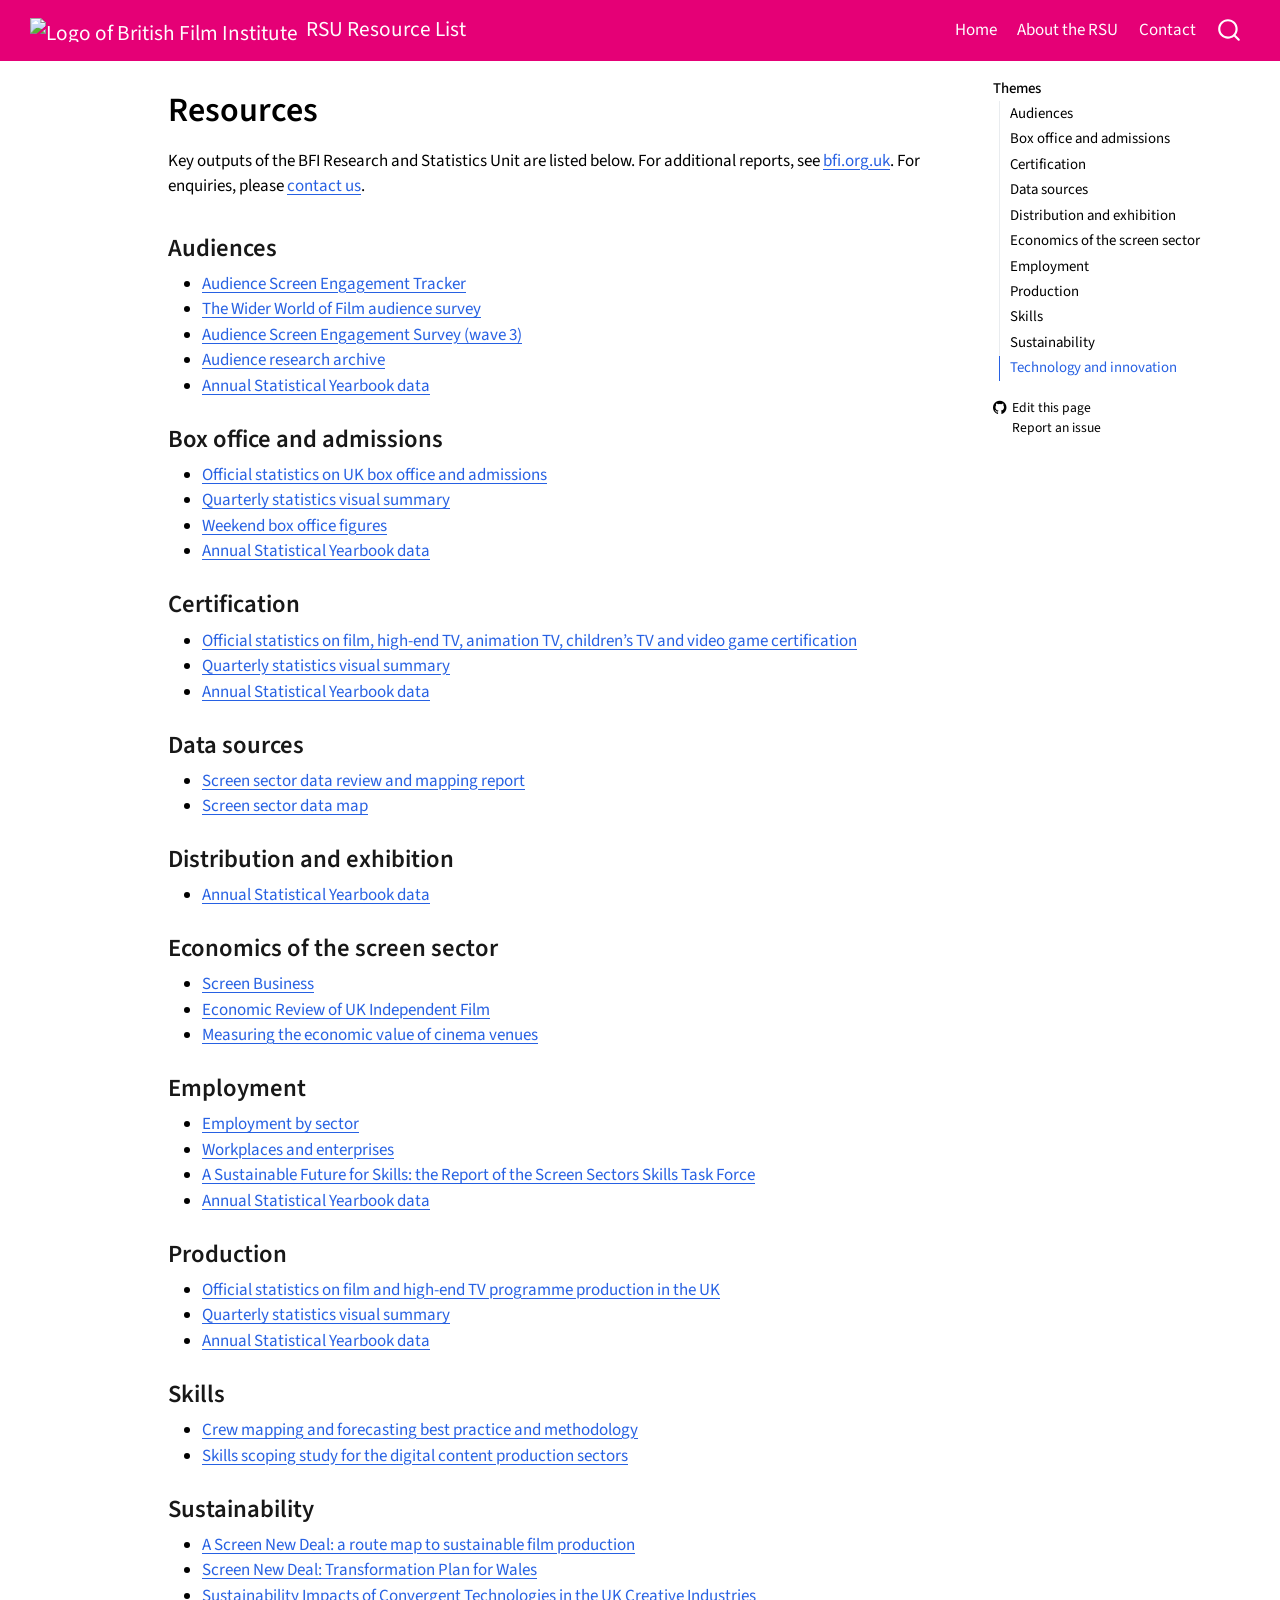
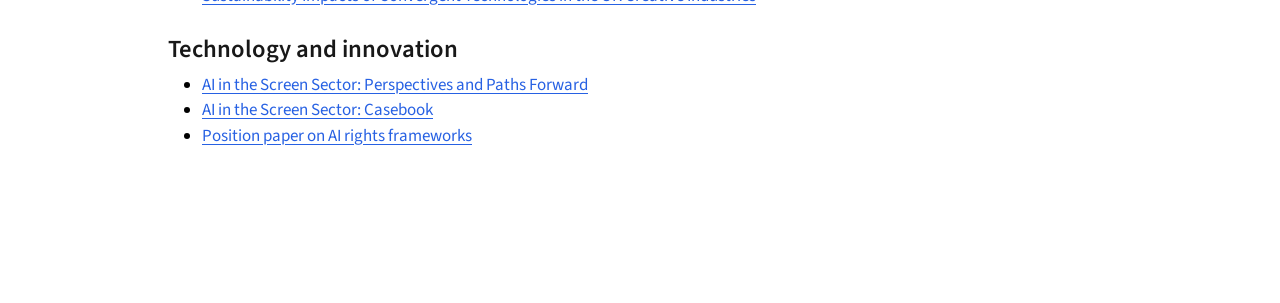
==== commit 3db84ed2: "Built site for gh-pages" ====
--- a/index.html
+++ b/index.html
@@ -2,13 +2,16 @@
 <html xmlns="http://www.w3.org/1999/xhtml" lang="en" xml:lang="en"><head>
 
 <meta charset="utf-8">
-<meta name="generator" content="quarto-1.8.27">
+<meta name="generator" content="quarto-1.9.37">
 
 <meta name="viewport" content="width=device-width, initial-scale=1.0, user-scalable=yes">
 
 
 <title>Resources – RSU Resource List</title>
 <style>
+/* Default styles provided by pandoc.
+** See https://pandoc.org/MANUAL.html#variables-for-html for config info.
+*/
 code{white-space: pre-wrap;}
 span.smallcaps{font-variant: small-caps;}
 div.columns{display: flex; gap: min(4vw, 1.5em);}
@@ -32,15 +35,14 @@
 <meta name="quarto:offset" content="./">
 <script src="site_libs/quarto-html/quarto.js" type="module"></script>
 <script src="site_libs/quarto-html/tabsets/tabsets.js" type="module"></script>
-<script src="site_libs/quarto-html/axe/axe-check.js" type="module"></script>
 <script src="site_libs/quarto-html/popper.min.js"></script>
 <script src="site_libs/quarto-html/tippy.umd.min.js"></script>
 <script src="site_libs/quarto-html/anchor.min.js"></script>
 <link href="site_libs/quarto-html/tippy.css" rel="stylesheet">
-<link href="site_libs/quarto-html/quarto-syntax-highlighting-ed96de9b727972fe78a7b5d16c58bf87.css" rel="stylesheet" id="quarto-text-highlighting-styles">
+<link href="site_libs/quarto-html/quarto-syntax-highlighting-7f8f88aac4f3542376d5c11b86a4c14d.css" rel="stylesheet" id="quarto-text-highlighting-styles">
 <script src="site_libs/bootstrap/bootstrap.min.js"></script>
 <link href="site_libs/bootstrap/bootstrap-icons.css" rel="stylesheet">
-<link href="site_libs/bootstrap/bootstrap-1827d6ac01c6ff9a43697f2af088efd5.min.css" rel="stylesheet" append-hash="true" id="quarto-bootstrap" data-mode="light">
+<link href="site_libs/bootstrap/bootstrap-c9afdc358be04ca1fa39e6f42da0af6d.min.css" rel="stylesheet" append-hash="true" id="quarto-bootstrap" data-mode="light">
 <script id="quarto-search-options" type="application/json">{
   "location": "navbar",
   "copy-button": false,
@@ -167,6 +169,7 @@
 <section id="audiences" class="level3">
 <h3 class="anchored" data-anchor-id="audiences">Audiences</h3>
 <ul>
+<li><a href="https://bfi-rsu.github.io/aset/">Audience Screen Engagement Tracker</a></li>
 <li><a href="https://www.bfi.org.uk/industry-data-insights/reports/wider-world-film">The Wider World of Film audience survey</a></li>
 <li><a href="https://core-cms.bfi.org.uk/media/28280/download">Audience Screen Engagement Survey (wave 3)</a></li>
 <li><a href="https://www.bfi.org.uk/industry-data-insights/reports/audiences">Audience research archive</a></li>
@@ -177,7 +180,7 @@
 <h3 class="anchored" data-anchor-id="box-office-and-admissions">Box office and admissions</h3>
 <ul>
 <li><a href="https://www.bfi.org.uk/industry-data-insights/official-statistics-release-calendar">Official statistics on UK box office and admissions</a></li>
-<li><a href="https://brtarran.github.io/stats-summary/#/uk-box-office-and-admissions">Quarterly statistics visual summary</a></li>
+<li><a href="https://bfi-rsu.github.io/stats-summary/#/uk-box-office-and-admissions">Quarterly statistics visual summary</a></li>
 <li><a href="https://www.bfi.org.uk/industry-data-insights/weekend-box-office-figures">Weekend box office figures</a></li>
 <li><a href="https://www.bfi.org.uk/industry-data-insights/statistical-yearbook">Annual Statistical Yearbook data</a></li>
 </ul>
@@ -186,7 +189,7 @@
 <h3 class="anchored" data-anchor-id="certification">Certification</h3>
 <ul>
 <li><a href="https://www.bfi.org.uk/industry-data-insights/official-statistics-release-calendar">Official statistics on film, high-end TV, animation TV, children’s TV and video game certification</a></li>
-<li><a href="https://brtarran.github.io/stats-summary/#/certification">Quarterly statistics visual summary</a></li>
+<li><a href="https://bfi-rsu.github.io/stats-summary/#/certification">Quarterly statistics visual summary</a></li>
 <li><a href="https://www.bfi.org.uk/industry-data-insights/statistical-yearbook">Annual Statistical Yearbook data</a></li>
 </ul>
 </section>
@@ -224,7 +227,7 @@
 <h3 class="anchored" data-anchor-id="production">Production</h3>
 <ul>
 <li><a href="https://www.bfi.org.uk/industry-data-insights/official-statistics-release-calendar">Official statistics on film and high-end TV programme production in the UK</a></li>
-<li><a href="https://brtarran.github.io/stats-summary/#/film-and-hetv-production-spend">Quarterly statistics visual summary</a></li>
+<li><a href="https://bfi-rsu.github.io/stats-summary/#/film-and-hetv-production-spend">Quarterly statistics visual summary</a></li>
 <li><a href="https://www.bfi.org.uk/industry-data-insights/statistical-yearbook">Annual Statistical Yearbook data</a></li>
 </ul>
 </section>
@@ -247,7 +250,7 @@
 <h3 class="anchored" data-anchor-id="technology-and-innovation">Technology and innovation</h3>
 <ul>
 <li><a href="https://www.bfi.org.uk/industry-data-insights/reports/ai-screen-sector-perspectives-paths-forward">AI in the Screen Sector: Perspectives and Paths Forward</a></li>
-<li><a href="https://brtarran.github.io/ai-case-studies/">AI in the Screen Sector: Casebook</a></li>
+<li><a href="https://costar-foresight-lab.github.io/ai-casebook/">AI in the Screen Sector: Casebook</a></li>
 <li><a href="https://www.bfi.org.uk/industry-data-insights/reports/position-paper-ai-rights-frameworks">Position paper on AI rights frameworks</a></li>
 </ul>
 
--- a/site_libs/quarto-html/quarto-syntax-highlighting-7f8f88aac4f3542376d5c11b86a4c14d.css
+++ b/site_libs/quarto-html/quarto-syntax-highlighting-7f8f88aac4f3542376d5c11b86a4c14d.css
@@ -0,0 +1,236 @@
+/* quarto syntax highlight colors */
+:root {
+  --quarto-hl-ot-color: #003B4F;
+  --quarto-hl-at-color: #657422;
+  --quarto-hl-ss-color: #20794D;
+  --quarto-hl-an-color: #5E5E5E;
+  --quarto-hl-fu-color: #4758AB;
+  --quarto-hl-st-color: #20794D;
+  --quarto-hl-cf-color: #003B4F;
+  --quarto-hl-op-color: #5E5E5E;
+  --quarto-hl-er-color: #AD0000;
+  --quarto-hl-bn-color: #AD0000;
+  --quarto-hl-al-color: #AD0000;
+  --quarto-hl-va-color: #111111;
+  --quarto-hl-bu-color: inherit;
+  --quarto-hl-ex-color: inherit;
+  --quarto-hl-pp-color: #AD0000;
+  --quarto-hl-in-color: #5E5E5E;
+  --quarto-hl-vs-color: #20794D;
+  --quarto-hl-wa-color: #5E5E5E;
+  --quarto-hl-do-color: #5E5E5E;
+  --quarto-hl-im-color: #00769E;
+  --quarto-hl-ch-color: #20794D;
+  --quarto-hl-dt-color: #AD0000;
+  --quarto-hl-fl-color: #AD0000;
+  --quarto-hl-co-color: #5E5E5E;
+  --quarto-hl-cv-color: #5E5E5E;
+  --quarto-hl-cn-color: #8f5902;
+  --quarto-hl-sc-color: #5E5E5E;
+  --quarto-hl-dv-color: #AD0000;
+  --quarto-hl-kw-color: #003B4F;
+}
+
+/* other quarto variables */
+:root {
+  --quarto-font-monospace: SFMono-Regular, Menlo, Monaco, Consolas, "Liberation Mono", "Courier New", monospace;
+}
+
+/* syntax highlight based on Pandoc's rules */
+pre > code.sourceCode > span {
+  color: #003B4F;
+}
+
+code.sourceCode > span {
+  color: #003B4F;
+}
+
+div.sourceCode,
+div.sourceCode pre.sourceCode {
+  color: #003B4F;
+}
+
+/* Normal */
+code span {
+  color: #003B4F;
+}
+
+/* Alert */
+code span.al {
+  color: #AD0000;
+  font-style: inherit;
+}
+
+/* Annotation */
+code span.an {
+  color: #5E5E5E;
+  font-style: inherit;
+}
+
+/* Attribute */
+code span.at {
+  color: #657422;
+  font-style: inherit;
+}
+
+/* BaseN */
+code span.bn {
+  color: #AD0000;
+  font-style: inherit;
+}
+
+/* BuiltIn */
+code span.bu {
+  font-style: inherit;
+}
+
+/* ControlFlow */
+code span.cf {
+  color: #003B4F;
+  font-weight: bold;
+  font-style: inherit;
+}
+
+/* Char */
+code span.ch {
+  color: #20794D;
+  font-style: inherit;
+}
+
+/* Constant */
+code span.cn {
+  color: #8f5902;
+  font-style: inherit;
+}
+
+/* Comment */
+code span.co {
+  color: #5E5E5E;
+  font-style: inherit;
+}
+
+/* CommentVar */
+code span.cv {
+  color: #5E5E5E;
+  font-style: italic;
+}
+
+/* Documentation */
+code span.do {
+  color: #5E5E5E;
+  font-style: italic;
+}
+
+/* DataType */
+code span.dt {
+  color: #AD0000;
+  font-style: inherit;
+}
+
+/* DecVal */
+code span.dv {
+  color: #AD0000;
+  font-style: inherit;
+}
+
+/* Error */
+code span.er {
+  color: #AD0000;
+  font-style: inherit;
+}
+
+/* Extension */
+code span.ex {
+  font-style: inherit;
+}
+
+/* Float */
+code span.fl {
+  color: #AD0000;
+  font-style: inherit;
+}
+
+/* Function */
+code span.fu {
+  color: #4758AB;
+  font-style: inherit;
+}
+
+/* Import */
+code span.im {
+  color: #00769E;
+  font-style: inherit;
+}
+
+/* Information */
+code span.in {
+  color: #5E5E5E;
+  font-style: inherit;
+}
+
+/* Keyword */
+code span.kw {
+  color: #003B4F;
+  font-weight: bold;
+  font-style: inherit;
+}
+
+/* Operator */
+code span.op {
+  color: #5E5E5E;
+  font-style: inherit;
+}
+
+/* Other */
+code span.ot {
+  color: #003B4F;
+  font-style: inherit;
+}
+
+/* Preprocessor */
+code span.pp {
+  color: #AD0000;
+  font-style: inherit;
+}
+
+/* SpecialChar */
+code span.sc {
+  color: #5E5E5E;
+  font-style: inherit;
+}
+
+/* SpecialString */
+code span.ss {
+  color: #20794D;
+  font-style: inherit;
+}
+
+/* String */
+code span.st {
+  color: #20794D;
+  font-style: inherit;
+}
+
+/* Variable */
+code span.va {
+  color: #111111;
+  font-style: inherit;
+}
+
+/* VerbatimString */
+code span.vs {
+  color: #20794D;
+  font-style: inherit;
+}
+
+/* Warning */
+code span.wa {
+  color: #5E5E5E;
+  font-style: italic;
+}
+
+.prevent-inlining {
+  content: "</";
+}
+
+/*# sourceMappingURL=789ad8cd35626ba772517505b42a116e.css.map */
